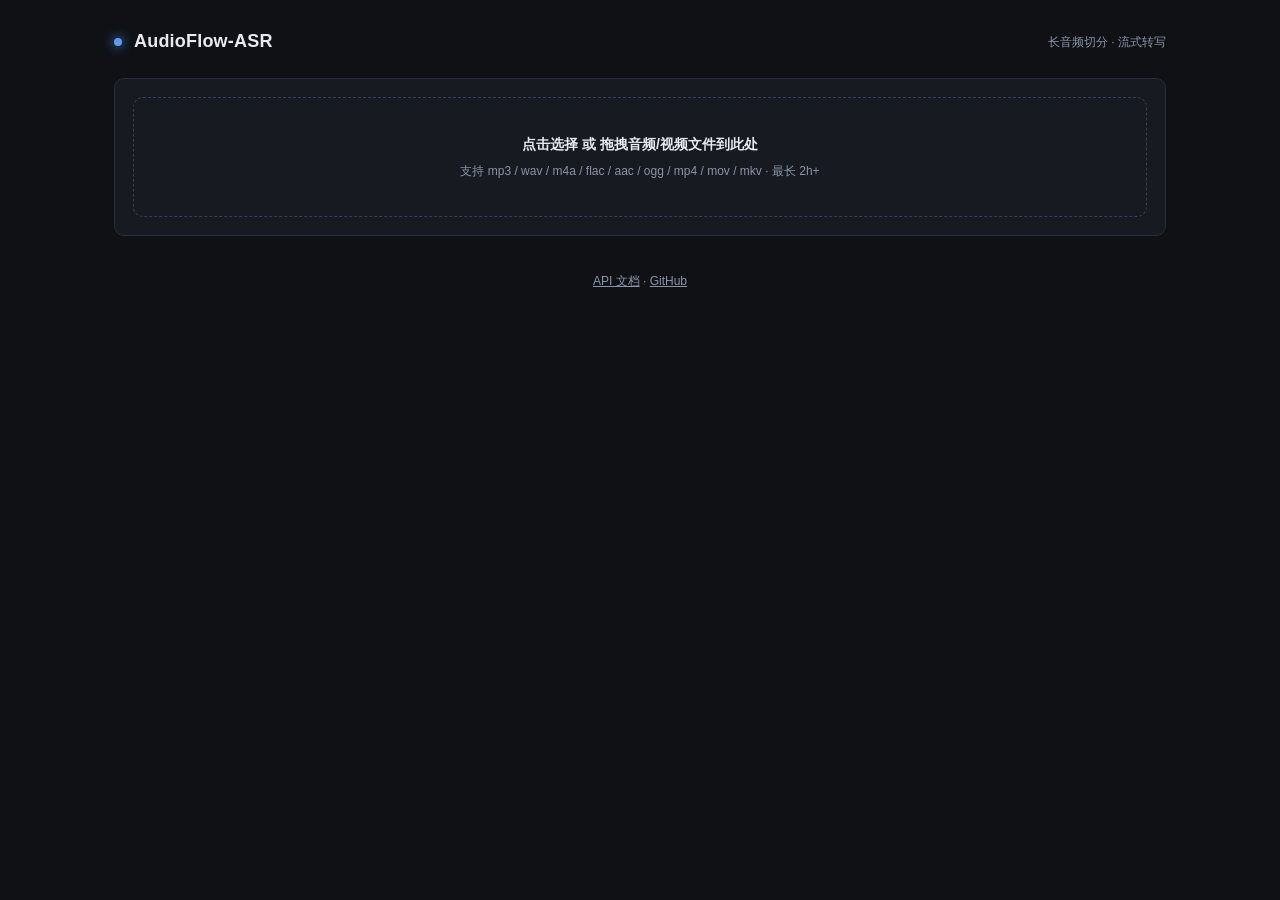
==== app/web/index.html @ d803aae2 "feat(ui): bundled single-file Web UI served from / Drag-and-drop upload, live segment table populate" ====
<!doctype html>
<html lang="zh-CN">
<head>
<meta charset="utf-8">
<meta name="viewport" content="width=device-width,initial-scale=1">
<title>AudioFlow-ASR · 长音频转写</title>
<style>
  :root {
    --bg:#0f1115; --panel:#171a21; --panel-2:#1f232c; --border:#272c37;
    --fg:#e7ebf0; --muted:#8b95a7; --accent:#5b9dff; --accent-2:#3b7bd9;
    --ok:#3fbf7f; --err:#ef5a5a; --warn:#e2b13a;
    --mono: ui-monospace, SFMono-Regular, "JetBrains Mono", Menlo, monospace;
  }
  * { box-sizing: border-box; }
  html, body { height: 100%; }
  body {
    margin: 0; background: var(--bg); color: var(--fg);
    font: 14px/1.55 -apple-system, BlinkMacSystemFont, "Segoe UI", "PingFang SC", "Microsoft YaHei", sans-serif;
  }
  .wrap { max-width: 1100px; margin: 0 auto; padding: 28px 24px 80px; }
  header { display: flex; align-items: center; gap: 12px; margin-bottom: 22px; }
  header h1 { font-size: 18px; margin: 0; font-weight: 600; letter-spacing: .2px; }
  header .dot { width: 8px; height: 8px; border-radius: 50%; background: var(--accent); box-shadow: 0 0 12px var(--accent); }
  header .sub { color: var(--muted); font-size: 12px; margin-left: auto; }
  .card { background: var(--panel); border: 1px solid var(--border); border-radius: 10px; padding: 18px; margin-bottom: 16px; }

  /* Upload */
  .drop {
    border: 1.5px dashed #344056; border-radius: 10px;
    padding: 36px; text-align: center; cursor: pointer;
    transition: border-color .15s, background .15s;
    color: var(--muted);
  }
  .drop:hover, .drop.drag { border-color: var(--accent); background: #1a2030; color: var(--fg); }
  .drop strong { color: var(--fg); }
  .drop small { display: block; margin-top: 6px; font-size: 12px; }

  /* Status */
  .row { display: flex; gap: 18px; align-items: center; flex-wrap: wrap; }
  .row > * { flex: 0 0 auto; }
  .pill {
    display: inline-flex; align-items: center; gap: 6px;
    padding: 3px 10px; border-radius: 999px;
    background: var(--panel-2); border: 1px solid var(--border);
    font-size: 12px; color: var(--muted);
  }
  .pill b { color: var(--fg); font-weight: 500; }
  .pill.s-done { color: var(--ok); border-color: #224434; }
  .pill.s-failed { color: var(--err); border-color: #4a2727; }
  .pill.s-transcribing, .pill.s-splitting, .pill.s-preprocessing, .pill.s-merging { color: var(--warn); border-color: #4a3d1a; }

  .bar { height: 6px; flex: 1 1 240px; background: #232936; border-radius: 999px; overflow: hidden; min-width: 200px; }
  .bar > div { height: 100%; background: linear-gradient(90deg, var(--accent), var(--accent-2)); width: 0%; transition: width .3s; }

  /* Tabs */
  .tabs { display: flex; gap: 4px; border-bottom: 1px solid var(--border); margin: 4px 0 12px; }
  .tab { padding: 8px 14px; cursor: pointer; color: var(--muted); border-bottom: 2px solid transparent; }
  .tab.active { color: var(--fg); border-color: var(--accent); }
  .pane { display: none; }
  .pane.active { display: block; }

  /* Segments table */
  table { width: 100%; border-collapse: collapse; font-size: 13px; }
  th, td { padding: 8px 10px; border-bottom: 1px solid var(--border); vertical-align: top; }
  th { text-align: left; color: var(--muted); font-weight: 500; font-size: 12px; letter-spacing: .3px; text-transform: uppercase; }
  td.id, td.range { font-family: var(--mono); color: var(--muted); white-space: nowrap; }
  td.text { color: var(--fg); }
  td.text.err { color: var(--err); }
  tbody tr { animation: fadeIn .25s ease-out; }
  @keyframes fadeIn { from { opacity: 0; transform: translateY(-2px); } to { opacity: 1; transform: none; } }
  .empty { padding: 28px; text-align: center; color: var(--muted); font-size: 13px; }

  /* Final transcript */
  textarea#fullText {
    width: 100%; min-height: 280px; padding: 14px;
    background: var(--panel-2); color: var(--fg);
    border: 1px solid var(--border); border-radius: 8px; resize: vertical;
    font: 14px/1.7 -apple-system, "PingFang SC", "Microsoft YaHei", sans-serif;
  }
  .actions { display: flex; gap: 8px; margin-top: 10px; }
  button {
    background: var(--panel-2); border: 1px solid var(--border); color: var(--fg);
    padding: 6px 14px; border-radius: 6px; cursor: pointer; font-size: 13px;
  }
  button:hover { border-color: var(--accent); }
  button.primary { background: var(--accent); border-color: var(--accent); color: #0c1019; font-weight: 500; }
  button.primary:hover { background: var(--accent-2); border-color: var(--accent-2); }
  button:disabled { opacity: .5; cursor: not-allowed; }

  footer { text-align: center; color: var(--muted); font-size: 12px; margin-top: 36px; }
  footer a { color: var(--muted); }
  .hidden { display: none !important; }
</style>
</head>
<body>
<div class="wrap">
  <header>
    <span class="dot"></span>
    <h1>AudioFlow-ASR</h1>
    <span class="sub">长音频切分 · 流式转写</span>
  </header>

  <section class="card" id="uploadCard">
    <div id="drop" class="drop">
      <strong>点击选择 或 拖拽音频/视频文件到此处</strong>
      <small>支持 mp3 / wav / m4a / flac / aac / ogg / mp4 / mov / mkv · 最长 2h+</small>
      <input type="file" id="file" hidden accept="audio/*,video/*,.pcm">
    </div>
  </section>

  <section class="card hidden" id="taskCard">
    <div class="row" style="margin-bottom: 14px;">
      <span class="pill">任务 <b id="taskId">—</b></span>
      <span class="pill" id="statusPill">状态 <b id="status">—</b></span>
      <span class="pill">分片 <b><span id="finSeg">0</span>/<span id="totalSeg">—</span></b></span>
      <span class="pill">时长 <b id="duration">—</b></span>
      <div class="bar"><div id="progress"></div></div>
      <button id="newBtn">新任务</button>
    </div>

    <div class="tabs">
      <div class="tab active" data-pane="live">实时分片</div>
      <div class="tab" data-pane="final">完整文本</div>
    </div>

    <div class="pane active" id="pane-live">
      <table id="segTable">
        <thead><tr><th style="width:60px">ID</th><th style="width:130px">时间</th><th>识别文本</th></tr></thead>
        <tbody></tbody>
      </table>
      <div class="empty" id="emptyHint">等待分片切分完成 …</div>
    </div>

    <div class="pane" id="pane-final">
      <textarea id="fullText" placeholder="任务完成后这里将显示拼接后的完整转写文本 …" readonly></textarea>
      <div class="actions">
        <button id="copyBtn">复制</button>
        <button id="downloadBtn">下载 .txt</button>
        <button id="jsonBtn">下载 .json</button>
      </div>
    </div>
  </section>

  <footer>
    <a href="/docs" target="_blank">API 文档</a> · <a href="https://github.com/StanlySGY/AudioFlow-ASR" target="_blank">GitHub</a>
  </footer>
</div>

<script>
const $ = (s) => document.querySelector(s);
const segs = new Map();
let taskId = null;
let es = null;
let pollTimer = null;

const drop = $('#drop'), fileInput = $('#file');
drop.addEventListener('click', () => fileInput.click());
drop.addEventListener('dragover', (e) => { e.preventDefault(); drop.classList.add('drag'); });
drop.addEventListener('dragleave', () => drop.classList.remove('drag'));
drop.addEventListener('drop', (e) => {
  e.preventDefault(); drop.classList.remove('drag');
  if (e.dataTransfer.files[0]) submit(e.dataTransfer.files[0]);
});
fileInput.addEventListener('change', () => fileInput.files[0] && submit(fileInput.files[0]));

document.querySelectorAll('.tab').forEach(t => t.addEventListener('click', () => {
  document.querySelectorAll('.tab').forEach(x => x.classList.toggle('active', x === t));
  document.querySelectorAll('.pane').forEach(p => p.classList.toggle('active', p.id === 'pane-' + t.dataset.pane));
}));

$('#newBtn').addEventListener('click', reset);
$('#copyBtn').addEventListener('click', () => navigator.clipboard.writeText($('#fullText').value));
$('#downloadBtn').addEventListener('click', () => downloadFile(`${taskId}.txt`, $('#fullText').value, 'text/plain'));
$('#jsonBtn').addEventListener('click', async () => {
  if (!taskId) return;
  const r = await fetch(`/asr/task/${taskId}/result`); const txt = await r.text();
  downloadFile(`${taskId}.json`, txt, 'application/json');
});

function downloadFile(name, content, type) {
  const blob = new Blob([content], { type });
  const a = document.createElement('a');
  a.href = URL.createObjectURL(blob); a.download = name; a.click();
  setTimeout(() => URL.revokeObjectURL(a.href), 1000);
}

async function submit(file) {
  reset();
  $('#taskCard').classList.remove('hidden');
  $('#status').textContent = 'uploading';
  const fd = new FormData(); fd.append('file', file);
  try {
    const r = await fetch('/asr/task', { method: 'POST', body: fd });
    if (!r.ok) throw new Error(await r.text());
    const data = await r.json();
    taskId = data.task_id;
    $('#taskId').textContent = taskId;
    start();
  } catch (e) {
    $('#status').textContent = 'upload failed';
    setStatusClass('failed');
    alert('上传失败: ' + e.message);
  }
}

function start() {
  poll();
  es = new EventSource(`/asr/task/${taskId}/stream`);
  es.addEventListener('segment', (e) => {
    const seg = JSON.parse(e.data);
    segs.set(seg.segment_id, seg);
    $('#finSeg').textContent = [...segs.values()].filter(s => s.is_final).length;
    renderSegs();
  });
  es.addEventListener('done', async () => {
    if (es) { es.close(); es = null; }
    if (pollTimer) clearTimeout(pollTimer);
    const info = await fetch(`/asr/task/${taskId}`).then(r => r.json()).catch(() => null);
    if (info) { $('#status').textContent = info.status; setStatusClass(info.status); $('#progress').style.width = '100%'; }
    if (info && info.status === 'done') {
      const res = await fetch(`/asr/task/${taskId}/result`).then(r => r.json());
      $('#fullText').value = res.text || '';
      $('#duration').textContent = res.duration ? fmtDur(res.duration) : '—';
      switchTab('final');
    }
  });
  es.onerror = () => { if (es) { es.close(); es = null; } };
}

async function poll() {
  if (!taskId) return;
  try {
    const info = await fetch(`/asr/task/${taskId}`).then(r => r.json());
    $('#status').textContent = info.status;
    setStatusClass(info.status);
    if (info.total_segments > 0) { $('#totalSeg').textContent = info.total_segments; $('#emptyHint').classList.add('hidden'); }
    $('#progress').style.width = ((info.progress || 0) * 100).toFixed(1) + '%';
    if (info.status !== 'done' && info.status !== 'failed') pollTimer = setTimeout(poll, 1000);
  } catch (e) { pollTimer = setTimeout(poll, 2000); }
}

function renderSegs() {
  const tbody = $('#segTable tbody');
  const rows = [...segs.values()].sort((a, b) => a.segment_id - b.segment_id);
  if (rows.length) $('#emptyHint').classList.add('hidden');
  tbody.innerHTML = rows.map(s => `
    <tr>
      <td class="id">#${s.segment_id}</td>
      <td class="range">${fmtTime(s.start)} – ${fmtTime(s.end)}</td>
      <td class="text ${s.error ? 'err' : ''}">${esc(s.error ? '⚠ ' + s.error : (s.text || '…'))}</td>
    </tr>`).join('');
}

function setStatusClass(status) {
  const p = $('#statusPill');
  p.className = 'pill s-' + status;
}

function fmtTime(s) {
  const m = Math.floor(s / 60), sec = (s % 60).toFixed(1);
  return `${String(m).padStart(2, '0')}:${sec.padStart(4, '0')}`;
}
function fmtDur(s) {
  const h = Math.floor(s / 3600), m = Math.floor(s % 3600 / 60), sec = Math.floor(s % 60);
  return h ? `${h}h${m}m` : `${m}m${sec}s`;
}
function esc(s) { return (s || '').replace(/[<>&]/g, c => ({ '<': '&lt;', '>': '&gt;', '&': '&amp;' }[c])); }
function switchTab(name) {
  document.querySelectorAll('.tab').forEach(x => x.classList.toggle('active', x.dataset.pane === name));
  document.querySelectorAll('.pane').forEach(p => p.classList.toggle('active', p.id === 'pane-' + name));
}

function reset() {
  if (es) { es.close(); es = null; }
  if (pollTimer) { clearTimeout(pollTimer); pollTimer = null; }
  segs.clear(); taskId = null;
  $('#segTable tbody').innerHTML = '';
  $('#fullText').value = '';
  $('#progress').style.width = '0%';
  $('#finSeg').textContent = '0';
  $('#totalSeg').textContent = '—';
  $('#duration').textContent = '—';
  $('#status').textContent = '—';
  $('#statusPill').className = 'pill';
  $('#taskId').textContent = '—';
  $('#emptyHint').classList.remove('hidden');
  fileInput.value = '';
  switchTab('live');
}
</script>
</body>
</html>
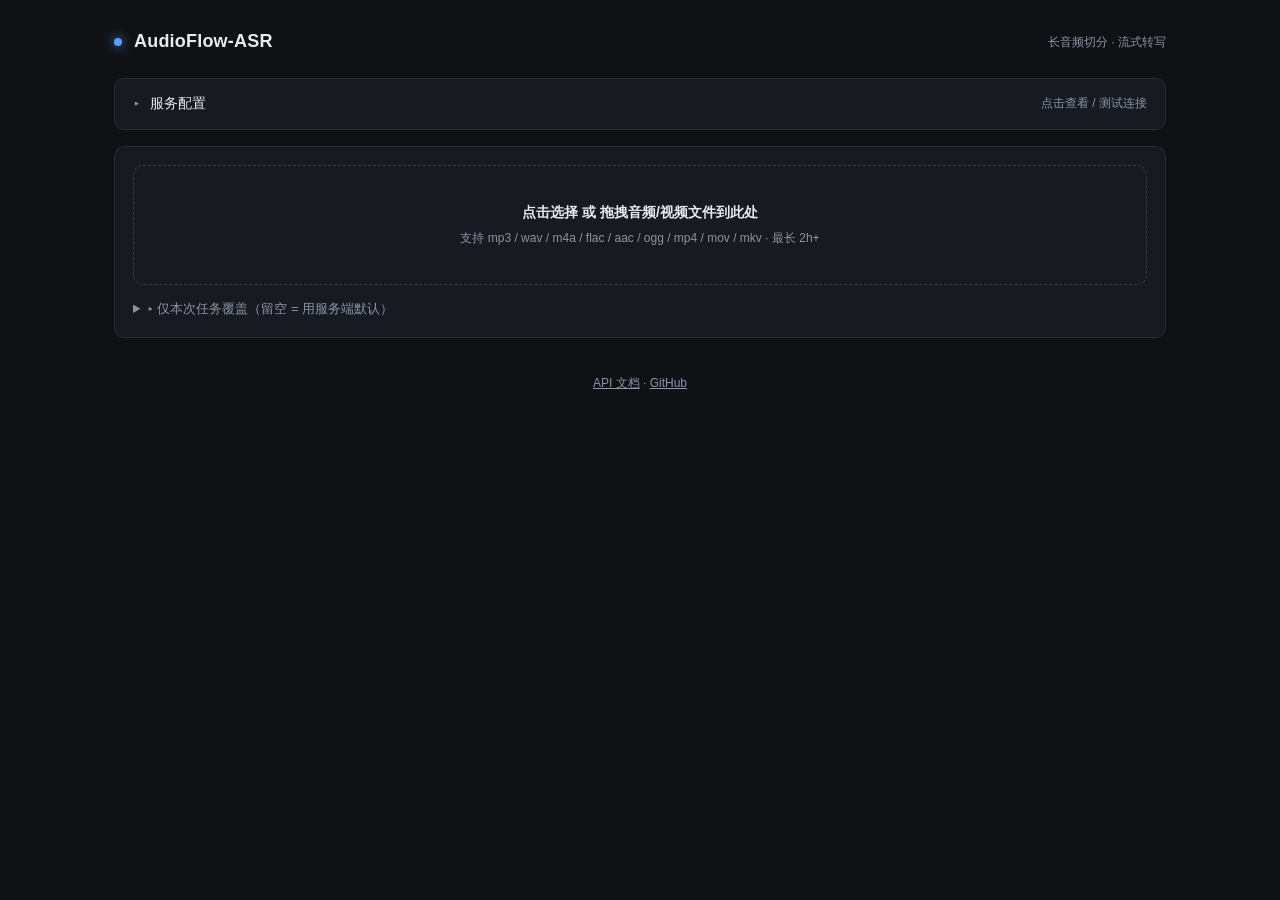
==== commit b3fb2bbd: "feat(ui+api): config panel, upstream ping, per-task overrides, segment timing & raw inspector UI: - " ====
--- a/app/web/index.html
+++ b/app/web/index.html
@@ -90,6 +90,45 @@
   footer { text-align: center; color: var(--muted); font-size: 12px; margin-top: 36px; }
   footer a { color: var(--muted); }
   .hidden { display: none !important; }
+
+  /* Settings panel */
+  details.settings { background: var(--panel); border: 1px solid var(--border); border-radius: 10px; margin-bottom: 16px; }
+  details.settings > summary { padding: 14px 18px; cursor: pointer; user-select: none; list-style: none; display: flex; align-items: center; gap: 10px; }
+  details.settings > summary::-webkit-details-marker { display: none; }
+  details.settings > summary::before { content: "▸"; transition: transform .15s; color: var(--muted); }
+  details.settings[open] > summary::before { transform: rotate(90deg); }
+  details.settings > summary b { font-weight: 500; }
+  details.settings > summary .sub { color: var(--muted); font-size: 12px; margin-left: auto; }
+  .settings-body { padding: 0 18px 16px; }
+  .settings-grid { display: grid; grid-template-columns: repeat(auto-fit, minmax(220px, 1fr)); gap: 8px 18px; font-size: 13px; }
+  .settings-grid .kv { display: flex; justify-content: space-between; padding: 4px 0; border-bottom: 1px dashed #232936; }
+  .settings-grid .kv span:first-child { color: var(--muted); }
+  .settings-grid .kv span:last-child { font-family: var(--mono); color: var(--fg); text-align: right; max-width: 60%; overflow: hidden; text-overflow: ellipsis; }
+  .settings-grid .kv.warn span:last-child { color: var(--warn); }
+  .ping-row { display: flex; align-items: center; gap: 10px; margin-top: 14px; padding-top: 12px; border-top: 1px solid var(--border); flex-wrap: wrap; }
+  .ping-status { font-family: var(--mono); font-size: 12px; color: var(--muted); }
+  .ping-status.ok { color: var(--ok); }
+  .ping-status.err { color: var(--err); }
+
+  /* Override form */
+  .overrides { display: grid; grid-template-columns: repeat(auto-fit, minmax(180px, 1fr)); gap: 10px 14px; margin-top: 12px; }
+  .overrides label { display: flex; flex-direction: column; gap: 4px; font-size: 12px; color: var(--muted); }
+  .overrides input[type=text], .overrides input[type=number], .overrides select {
+    background: var(--panel-2); color: var(--fg); border: 1px solid var(--border);
+    border-radius: 6px; padding: 6px 10px; font-size: 13px;
+    font-family: -apple-system, sans-serif;
+  }
+  .overrides input[type=text]::placeholder, .overrides input[type=number]::placeholder { color: #4a5466; }
+  .overrides .check { flex-direction: row; align-items: center; gap: 8px; color: var(--fg); cursor: pointer; }
+  .overrides .check input { width: 14px; height: 14px; }
+
+  /* Segment row expand */
+  tr.seg-row { cursor: pointer; }
+  tr.seg-row:hover { background: #1a1f29; }
+  tr.detail-row > td { padding: 0; border-bottom: 1px solid var(--border); }
+  .seg-detail { padding: 12px 14px; background: #131720; }
+  .seg-detail pre { margin: 0; max-height: 260px; overflow: auto; font-family: var(--mono); font-size: 11px; color: #b9c2d1; white-space: pre-wrap; word-break: break-all; }
+  td.elapsed { font-family: var(--mono); color: var(--muted); white-space: nowrap; }
 </style>
 </head>
 <body>
@@ -100,12 +139,43 @@
     <span class="sub">长音频切分 · 流式转写</span>
   </header>
 
+  <details class="settings" id="settingsPanel">
+    <summary><b>服务配置</b><span class="sub" id="settingsSummary">点击查看 / 测试连接</span></summary>
+    <div class="settings-body">
+      <div class="settings-grid" id="configGrid"><span class="kv"><span>加载中…</span><span>—</span></span></div>
+      <div class="ping-row">
+        <button id="pingBtn">测试连接</button>
+        <span class="ping-status" id="pingStatus">未测试</span>
+      </div>
+    </div>
+  </details>
+
   <section class="card" id="uploadCard">
     <div id="drop" class="drop">
       <strong>点击选择 或 拖拽音频/视频文件到此处</strong>
       <small>支持 mp3 / wav / m4a / flac / aac / ogg / mp4 / mov / mkv · 最长 2h+</small>
       <input type="file" id="file" hidden accept="audio/*,video/*,.pcm">
     </div>
+    <details style="margin-top: 14px;">
+      <summary style="cursor: pointer; color: var(--muted); font-size: 13px; user-select: none;">▸ 仅本次任务覆盖（留空 = 用服务端默认）</summary>
+      <div class="overrides">
+        <label>Model<input type="text" id="ovModel" placeholder="qwen3-asr-flash"></label>
+        <label>Language<input type="text" id="ovLanguage" placeholder="zh / en / auto"></label>
+        <label>Split strategy
+          <select id="ovSplit">
+            <option value="">(默认)</option>
+            <option value="fixed">fixed</option>
+            <option value="silence">silence</option>
+            <option value="overlap">overlap</option>
+          </select>
+        </label>
+        <label>Chunk seconds<input type="number" id="ovChunk" placeholder="30" min="5" step="5"></label>
+        <label>Overlap seconds<input type="number" id="ovOverlap" placeholder="2" min="0" step="0.5"></label>
+        <label>Hotwords<input type="text" id="ovHotwords" placeholder="逗号分隔"></label>
+        <label>Prompt hints<input type="text" id="ovHints" placeholder="自由文本"></label>
+        <label class="check"><input type="checkbox" id="ovTimestamps">请求 word 时间戳</label>
+      </div>
+    </details>
   </section>
 
   <section class="card hidden" id="taskCard">
@@ -125,7 +195,7 @@
 
     <div class="pane active" id="pane-live">
       <table id="segTable">
-        <thead><tr><th style="width:60px">ID</th><th style="width:130px">时间</th><th>识别文本</th></tr></thead>
+        <thead><tr><th style="width:60px">ID</th><th style="width:130px">时间</th><th style="width:80px">耗时</th><th>识别文本</th></tr></thead>
         <tbody></tbody>
       </table>
       <div class="empty" id="emptyHint">等待分片切分完成 …</div>
@@ -137,6 +207,9 @@
         <button id="copyBtn">复制</button>
         <button id="downloadBtn">下载 .txt</button>
         <button id="jsonBtn">下载 .json</button>
+        <button id="srtBtn">下载 .srt</button>
+        <button id="vttBtn">下载 .vtt</button>
+        <button id="tokenBtn" title="更改访问令牌">🔑</button>
       </div>
     </div>
   </section>
@@ -152,6 +225,96 @@
 let taskId = null;
 let es = null;
 let pollTimer = null;
+let authRequired = false;
+
+const TOKEN_KEY = 'asr_token';
+const getToken = () => localStorage.getItem(TOKEN_KEY) || '';
+const setToken = (t) => { if (t) localStorage.setItem(TOKEN_KEY, t); else localStorage.removeItem(TOKEN_KEY); };
+
+async function authedFetch(url, opts = {}) {
+  const t = getToken();
+  const headers = { ...(opts.headers || {}) };
+  if (t) headers['Authorization'] = `Bearer ${t}`;
+  const r = await fetch(url, { ...opts, headers });
+  if (r.status === 401) {
+    setToken('');
+    const tok = prompt('需要访问令牌');
+    if (tok) { setToken(tok); return authedFetch(url, opts); }
+  }
+  return r;
+}
+function sseUrl(path) {
+  const t = getToken();
+  return t ? `${path}?token=${encodeURIComponent(t)}` : path;
+}
+
+(async function initAuth() {
+  try {
+    const info = await fetch('/auth/info').then(r => r.json());
+    authRequired = !!info.auth_required;
+    if (authRequired && !getToken()) {
+      const tok = prompt('需要访问令牌（已启用鉴权）');
+      if (tok) setToken(tok);
+    }
+  } catch (e) { /* ignore */ }
+  await loadConfig();
+})();
+
+const CONFIG_FIELDS = [
+  ['provider', 'ASR Provider'],
+  ['model', 'Model'],
+  ['base_url', 'Base URL'],
+  ['language', 'Language'],
+  ['timestamps', 'Word timestamps'],
+  ['hotwords', 'Hotwords'],
+  ['prompt_hints', 'Prompt hints'],
+  ['split_strategy', 'Split strategy'],
+  ['chunk_seconds', 'Chunk (s)'],
+  ['overlap_seconds', 'Overlap (s)'],
+  ['concurrency', 'Concurrency'],
+  ['max_retries', 'Max retries'],
+  ['api_key_set', 'API key set'],
+];
+
+async function loadConfig() {
+  try {
+    const cfg = await authedFetch('/asr/config').then(r => r.json());
+    const grid = $('#configGrid');
+    grid.innerHTML = '';
+    for (const [k, label] of CONFIG_FIELDS) {
+      let val = cfg[k];
+      if (Array.isArray(val)) val = val.length ? val.join(', ') : '(空)';
+      if (val === null || val === undefined || val === '') val = '(空)';
+      if (typeof val === 'boolean') val = val ? '是' : '否';
+      const warn = (k === 'api_key_set' && cfg[k] === false) ? ' warn' : '';
+      grid.insertAdjacentHTML('beforeend', `<span class="kv${warn}"><span>${label}</span><span title="${esc(String(val))}">${esc(String(val))}</span></span>`);
+    }
+    $('#settingsSummary').textContent = `${cfg.provider} · ${cfg.model} · ${cfg.base_url}`;
+  } catch (e) { /* ignore */ }
+}
+
+$('#pingBtn').addEventListener('click', async () => {
+  const status = $('#pingStatus');
+  status.className = 'ping-status';
+  status.textContent = '测试中 …';
+  $('#pingBtn').disabled = true;
+  try {
+    const r = await authedFetch('/asr/ping', { method: 'POST' });
+    const data = await r.json();
+    if (data.ok) {
+      status.className = 'ping-status ok';
+      status.textContent = `✓ ${data.elapsed_ms.toFixed(0)}ms · ${data.model}${data.got_words ? ' · words ✓' : ' · 无时间戳'}`;
+    } else {
+      status.className = 'ping-status err';
+      status.textContent = `✗ ${data.elapsed_ms.toFixed(0)}ms · ${data.error || 'unknown error'}`;
+    }
+  } catch (e) {
+    status.className = 'ping-status err';
+    status.textContent = `✗ ${e.message}`;
+  } finally {
+    $('#pingBtn').disabled = false;
+  }
+});
 
 const drop = $('#drop'), fileInput = $('#file');
 drop.addEventListener('click', () => fileInput.click());
@@ -173,9 +336,23 @@
 $('#downloadBtn').addEventListener('click', () => downloadFile(`${taskId}.txt`, $('#fullText').value, 'text/plain'));
 $('#jsonBtn').addEventListener('click', async () => {
   if (!taskId) return;
-  const r = await fetch(`/asr/task/${taskId}/result`); const txt = await r.text();
+  const r = await authedFetch(`/asr/task/${taskId}/result`); const txt = await r.text();
   downloadFile(`${taskId}.json`, txt, 'application/json');
 });
+$('#srtBtn').addEventListener('click', () => downloadSubtitle('srt'));
+$('#vttBtn').addEventListener('click', () => downloadSubtitle('vtt'));
+$('#tokenBtn').addEventListener('click', () => {
+  const cur = getToken();
+  const tok = prompt('访问令牌（留空清除）', cur);
+  if (tok !== null) setToken(tok.trim());
+});
+
+async function downloadSubtitle(fmt) {
+  if (!taskId) return;
+  const r = await authedFetch(`/asr/task/${taskId}/subtitle?format=${fmt}`);
+  if (!r.ok) { alert(`字幕下载失败: ${r.status}`); return; }
+  downloadFile(`${taskId}.${fmt}`, await r.text(), fmt === 'srt' ? 'application/x-subrip' : 'text/vtt');
+}
 
 function downloadFile(name, content, type) {
   const blob = new Blob([content], { type });
@@ -189,8 +366,11 @@
   $('#taskCard').classList.remove('hidden');
   $('#status').textContent = 'uploading';
   const fd = new FormData(); fd.append('file', file);
+  // attach per-task overrides
+  const ov = collectOverrides();
+  for (const [k, v] of Object.entries(ov)) fd.append(k, v);
   try {
-    const r = await fetch('/asr/task', { method: 'POST', body: fd });
+    const r = await authedFetch('/asr/task', { method: 'POST', body: fd });
     if (!r.ok) throw new Error(await r.text());
     const data = await r.json();
     taskId = data.task_id;
@@ -203,9 +383,31 @@
   }
 }
 
+function collectOverrides() {
+  const o = {};
+  const add = (key, sel, parse) => {
+    const v = $(sel).value.trim();
+    if (v !== '') o[key] = parse ? parse(v) : v;
+  };
+  add('model', '#ovModel');
+  add('language', '#ovLanguage');
+  add('split_strategy', '#ovSplit');
+  add('chunk_seconds', '#ovChunk');
+  add('overlap_seconds', '#ovOverlap');
+  add('hotwords', '#ovHotwords');
+  add('prompt_hints', '#ovHints');
+  const tsBox = $('#ovTimestamps');
+  if (tsBox.indeterminate === false && tsBox.dataset.touched === 'yes') {
+    o.timestamps = tsBox.checked ? 'true' : 'false';
+  }
+  return o;
+}
+// mark timestamps checkbox as touched so we send override only when user toggles it
+$('#ovTimestamps').addEventListener('change', (e) => { e.target.dataset.touched = 'yes'; });
+
 function start() {
   poll();
-  es = new EventSource(`/asr/task/${taskId}/stream`);
+  es = new EventSource(sseUrl(`/asr/task/${taskId}/stream`));
   es.addEventListener('segment', (e) => {
     const seg = JSON.parse(e.data);
     segs.set(seg.segment_id, seg);
@@ -215,10 +417,10 @@
   es.addEventListener('done', async () => {
     if (es) { es.close(); es = null; }
     if (pollTimer) clearTimeout(pollTimer);
-    const info = await fetch(`/asr/task/${taskId}`).then(r => r.json()).catch(() => null);
+    const info = await authedFetch(`/asr/task/${taskId}`).then(r => r.json()).catch(() => null);
     if (info) { $('#status').textContent = info.status; setStatusClass(info.status); $('#progress').style.width = '100%'; }
     if (info && info.status === 'done') {
-      const res = await fetch(`/asr/task/${taskId}/result`).then(r => r.json());
+      const res = await authedFetch(`/asr/task/${taskId}/result`).then(r => r.json());
       $('#fullText').value = res.text || '';
       $('#duration').textContent = res.duration ? fmtDur(res.duration) : '—';
       switchTab('final');
@@ -230,7 +432,7 @@
 async function poll() {
   if (!taskId) return;
   try {
-    const info = await fetch(`/asr/task/${taskId}`).then(r => r.json());
+    const info = await authedFetch(`/asr/task/${taskId}`).then(r => r.json());
     $('#status').textContent = info.status;
     setStatusClass(info.status);
     if (info.total_segments > 0) { $('#totalSeg').textContent = info.total_segments; $('#emptyHint').classList.add('hidden'); }
@@ -243,12 +445,41 @@
   const tbody = $('#segTable tbody');
   const rows = [...segs.values()].sort((a, b) => a.segment_id - b.segment_id);
   if (rows.length) $('#emptyHint').classList.add('hidden');
-  tbody.innerHTML = rows.map(s => `
-    <tr>
+  tbody.innerHTML = rows.map(s => {
+    const elapsed = s.elapsed_ms ? `${s.elapsed_ms.toFixed(0)}ms` : '—';
+    return `
+    <tr class="seg-row" data-seg="${s.segment_id}">
       <td class="id">#${s.segment_id}</td>
       <td class="range">${fmtTime(s.start)} – ${fmtTime(s.end)}</td>
+      <td class="elapsed">${elapsed}</td>
       <td class="text ${s.error ? 'err' : ''}">${esc(s.error ? '⚠ ' + s.error : (s.text || '…'))}</td>
-    </tr>`).join('');
+    </tr>`;
+  }).join('');
+  tbody.querySelectorAll('tr.seg-row').forEach(tr => tr.addEventListener('click', () => toggleSegDetail(tr)));
+}
+
+async function toggleSegDetail(tr) {
+  const segId = tr.dataset.seg;
+  const next = tr.nextElementSibling;
+  if (next && next.classList.contains('detail-row') && next.dataset.for === segId) {
+    next.remove();
+    return;
+  }
+  // remove other open detail rows
+  document.querySelectorAll('tr.detail-row').forEach(r => r.remove());
+
+  const row = document.createElement('tr');
+  row.className = 'detail-row';
+  row.dataset.for = segId;
+  row.innerHTML = `<td colspan="4"><div class="seg-detail"><pre>加载中…</pre></div></td>`;
+  tr.after(row);
+
+  try {
+    const data = await authedFetch(`/asr/task/${taskId}/segments/${segId}/raw`).then(r => r.json());
+    row.querySelector('pre').textContent = JSON.stringify(data, null, 2);
+  } catch (e) {
+    row.querySelector('pre').textContent = '加载失败: ' + e.message;
+  }
 }
 
 function setStatusClass(status) {
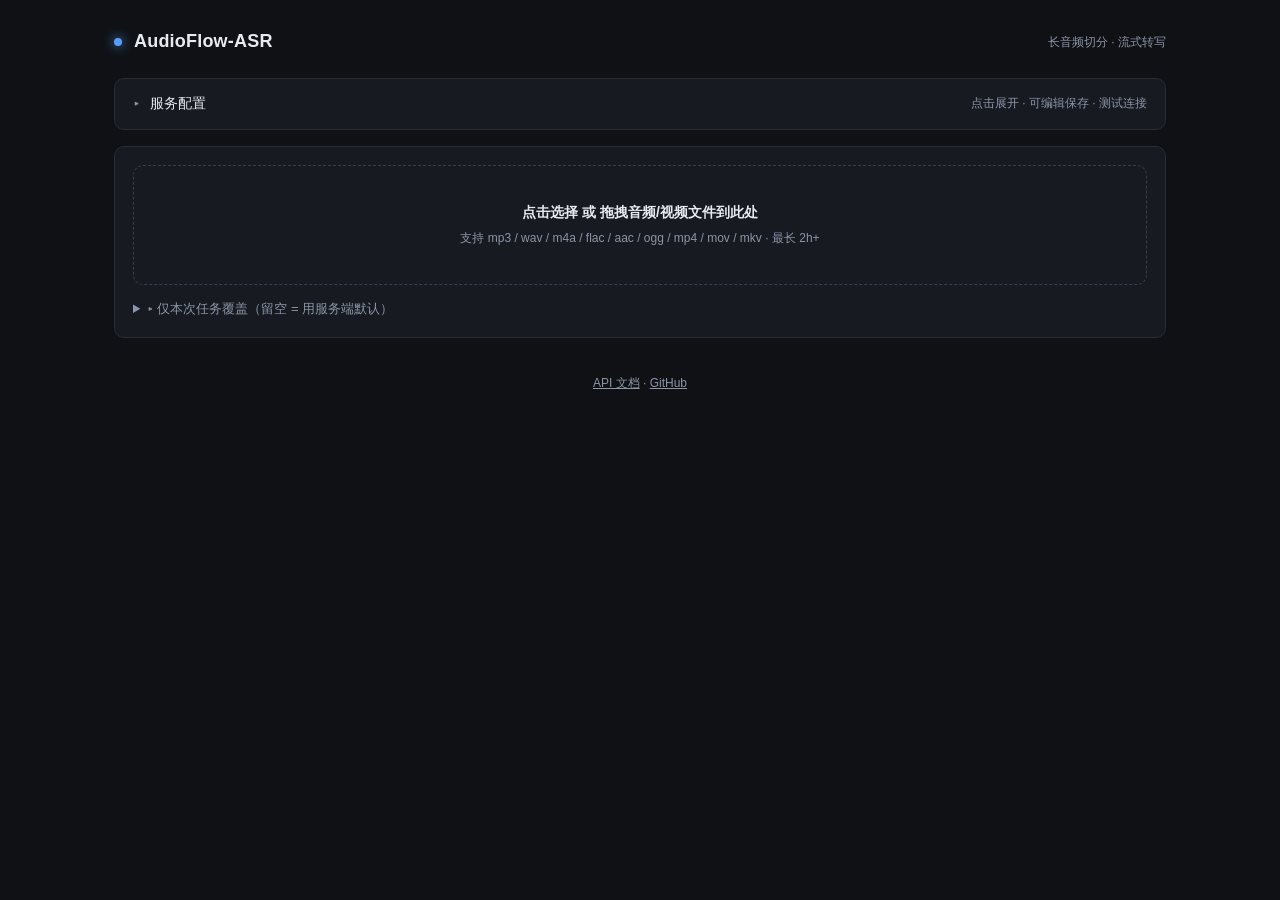
==== commit b31d99ec: "feat(config): editable runtime config — POST /asr/config + persistent overrides + UI form Backend: -" ====
--- a/app/web/index.html
+++ b/app/web/index.html
@@ -129,6 +129,25 @@
   .seg-detail { padding: 12px 14px; background: #131720; }
   .seg-detail pre { margin: 0; max-height: 260px; overflow: auto; font-family: var(--mono); font-size: 11px; color: #b9c2d1; white-space: pre-wrap; word-break: break-all; }
   td.elapsed { font-family: var(--mono); color: var(--muted); white-space: nowrap; }
+
+  /* Editable config form */
+  .config-form { display: grid; grid-template-columns: repeat(auto-fit, minmax(220px, 1fr)); gap: 10px 14px; }
+  .config-form label { display: flex; flex-direction: column; gap: 4px; font-size: 12px; color: var(--muted); }
+  .config-form label .ftitle { display: flex; justify-content: space-between; align-items: center; }
+  .config-form label .badge { font-size: 10px; padding: 1px 6px; border-radius: 999px; background: #2a3142; color: #b6c0d3; font-family: var(--mono); }
+  .config-form label .badge.set { background: #1e3a2a; color: var(--ok); }
+  .config-form input[type=text], .config-form input[type=password], .config-form input[type=number], .config-form select {
+    background: var(--panel-2); color: var(--fg); border: 1px solid var(--border);
+    border-radius: 6px; padding: 6px 10px; font-size: 13px;
+    font-family: -apple-system, sans-serif;
+  }
+  .config-form input::placeholder { color: #4a5466; }
+  .config-form .check { flex-direction: row; align-items: center; gap: 8px; color: var(--fg); cursor: pointer; }
+  .config-form .check input { width: 14px; height: 14px; }
+  .config-form .dirty input, .config-form .dirty select { border-color: var(--accent); }
+  .save-toast { font-family: var(--mono); font-size: 12px; }
+  .save-toast.ok { color: var(--ok); }
+  .save-toast.err { color: var(--err); }
 </style>
 </head>
 <body>
@@ -140,11 +159,13 @@
   </header>
 
   <details class="settings" id="settingsPanel">
-    <summary><b>服务配置</b><span class="sub" id="settingsSummary">点击查看 / 测试连接</span></summary>
+    <summary><b>服务配置</b><span class="sub" id="settingsSummary">点击展开 · 可编辑保存 · 测试连接</span></summary>
     <div class="settings-body">
-      <div class="settings-grid" id="configGrid"><span class="kv"><span>加载中…</span><span>—</span></span></div>
+      <form id="configForm" class="config-form" autocomplete="off"></form>
       <div class="ping-row">
-        <button id="pingBtn">测试连接</button>
+        <button type="button" id="saveCfgBtn" class="primary">保存</button>
+        <button type="button" id="resetCfgBtn">重置为 .env 默认</button>
+        <button type="button" id="pingBtn">测试连接</button>
         <span class="ping-status" id="pingStatus">未测试</span>
       </div>
     </div>
@@ -261,37 +282,192 @@
 })();
 
 const CONFIG_FIELDS = [
-  ['provider', 'ASR Provider'],
-  ['model', 'Model'],
-  ['base_url', 'Base URL'],
-  ['language', 'Language'],
-  ['timestamps', 'Word timestamps'],
-  ['hotwords', 'Hotwords'],
-  ['prompt_hints', 'Prompt hints'],
-  ['split_strategy', 'Split strategy'],
-  ['chunk_seconds', 'Chunk (s)'],
-  ['overlap_seconds', 'Overlap (s)'],
-  ['concurrency', 'Concurrency'],
-  ['max_retries', 'Max retries'],
-  ['api_key_set', 'API key set'],
+  // [key, label, type, options]
+  ['asr_provider',          'Provider',         'select'],
+  ['asr_model',             'Model',            'text'],
+  ['asr_base_url',          'Base URL',         'text'],
+  ['asr_api_key',           'API Key',          'secret'],
+  ['asr_language',          'Language',         'text', { placeholder: 'zh / en / 留空 = auto' }],
+  ['asr_timestamps',        'Word timestamps',  'bool'],
+  ['asr_hotwords',          'Hotwords',         'text', { placeholder: '逗号分隔' }],
+  ['asr_prompt_hints',      'Prompt hints',     'text'],
+  ['asr_concurrency',       'Concurrency',      'int'],
+  ['asr_max_retries',       'Max retries',      'int'],
+  ['asr_retry_backoff',     'Retry backoff',    'float'],
+  ['asr_timeout',           'ASR timeout (s)',  'float'],
+  ['split_strategy',        'Split strategy',   'select-split'],
+  ['split_chunk_seconds',   'Chunk seconds',    'float'],
+  ['split_overlap_seconds', 'Overlap seconds',  'float'],
+  ['silence_noise_db',      'Silence noise dB', 'float'],
+  ['silence_min_duration',  'Silence min dur',  'float'],
+  ['max_upload_bytes',      'Max upload bytes', 'int'],
+  ['access_tokens',         'Access tokens',    'secret', { placeholder: '逗号分隔，留空 = 关闭鉴权' }],
 ];
 
+const CFG_KEY_TO_API_KEY = {
+  asr_provider: 'provider', asr_model: 'model', asr_base_url: 'base_url',
+  asr_language: 'language', asr_timestamps: 'timestamps',
+  asr_hotwords: 'hotwords', asr_prompt_hints: 'prompt_hints',
+  asr_concurrency: 'concurrency', asr_max_retries: 'max_retries',
+  asr_retry_backoff: 'retry_backoff', asr_timeout: 'timeout',
+  split_strategy: 'split_strategy', split_chunk_seconds: 'chunk_seconds',
+  split_overlap_seconds: 'overlap_seconds', silence_noise_db: 'silence_noise_db',
+  silence_min_duration: 'silence_min_duration', max_upload_bytes: 'max_upload_bytes',
+};
+
+let _currentConfig = null;
+
+function renderConfigForm(cfg) {
+  _currentConfig = cfg;
+  const form = $('#configForm');
+  form.innerHTML = '';
+  for (const [key, label, type, opts = {}] of CONFIG_FIELDS) {
+    const wrap = document.createElement('label');
+    wrap.dataset.key = key;
+    wrap.dataset.type = type;
+    const title = document.createElement('div');
+    title.className = 'ftitle';
+    title.innerHTML = `<span>${label}</span>`;
+    wrap.appendChild(title);
+
+    let input;
+    const apiKey = CFG_KEY_TO_API_KEY[key];
+    if (type === 'select') {
+      input = document.createElement('select');
+      for (const p of (cfg.available_providers || [])) {
+        const opt = document.createElement('option');
+        opt.value = opt.textContent = p;
+        input.appendChild(opt);
+      }
+      input.value = cfg[apiKey] || '';
+    } else if (type === 'select-split') {
+      input = document.createElement('select');
+      for (const v of ['fixed', 'silence', 'overlap']) {
+        const opt = document.createElement('option');
+        opt.value = opt.textContent = v;
+        input.appendChild(opt);
+      }
+      input.value = cfg[apiKey] || 'silence';
+    } else if (type === 'bool') {
+      wrap.classList.add('check');
+      input = document.createElement('input');
+      input.type = 'checkbox';
+      input.checked = !!cfg[apiKey];
+      // for booleans we put the input first, label text already there
+      title.remove();
+      const tx = document.createElement('span');
+      tx.textContent = label;
+      wrap.appendChild(input);
+      wrap.appendChild(tx);
+    } else if (type === 'secret') {
+      input = document.createElement('input');
+      input.type = 'password';
+      input.placeholder = opts.placeholder || '输入新值以更新，留空保持不变';
+      const setFlag = key === 'asr_api_key' ? cfg.api_key_set : (cfg.access_tokens_count > 0);
+      const badge = document.createElement('span');
+      badge.className = 'badge' + (setFlag ? ' set' : '');
+      badge.textContent = setFlag ? (key === 'access_tokens' ? `已设置 ${cfg.access_tokens_count} 个` : '已设置') : '未设置';
+      title.appendChild(badge);
+    } else if (type === 'int' || type === 'float') {
+      input = document.createElement('input');
+      input.type = 'number';
+      if (type === 'float') input.step = '0.1';
+      input.value = cfg[apiKey] ?? '';
+    } else {
+      input = document.createElement('input');
+      input.type = 'text';
+      input.value = cfg[apiKey] ?? '';
+      if (opts.placeholder) input.placeholder = opts.placeholder;
+    }
+    if (type !== 'bool') wrap.appendChild(input);
+
+    const markDirty = () => { wrap.classList.add('dirty'); input.dataset.touched = 'yes'; };
+    input.addEventListener('input', markDirty);
+    input.addEventListener('change', markDirty);
+
+    form.appendChild(wrap);
+  }
+  $('#settingsSummary').textContent = `${cfg.provider} · ${cfg.model} · ${cfg.base_url}`;
+}
+
+function collectConfigDiff() {
+  const out = {};
+  document.querySelectorAll('#configForm label').forEach(wrap => {
+    const key = wrap.dataset.key;
+    const type = wrap.dataset.type;
+    const input = wrap.querySelector('input, select');
+    if (!input || !input.dataset.touched) return;
+    if (type === 'secret') {
+      // empty = leave unchanged (don't send); explicit clear must be done via reset
+      const v = input.value;
+      if (v !== '') out[key] = v;
+      return;
+    }
+    if (type === 'bool') { out[key] = input.checked; return; }
+    if (type === 'int') {
+      const n = parseInt(input.value, 10);
+      if (Number.isFinite(n)) out[key] = n;
+      return;
+    }
+    if (type === 'float') {
+      const f = parseFloat(input.value);
+      if (Number.isFinite(f)) out[key] = f;
+      return;
+    }
+    // text / select / select-split
+    out[key] = input.value;
+  });
+  return out;
+}
+
 async function loadConfig() {
   try {
     const cfg = await authedFetch('/asr/config').then(r => r.json());
-    const grid = $('#configGrid');
-    grid.innerHTML = '';
-    for (const [k, label] of CONFIG_FIELDS) {
-      let val = cfg[k];
-      if (Array.isArray(val)) val = val.length ? val.join(', ') : '(空)';
-      if (val === null || val === undefined || val === '') val = '(空)';
-      if (typeof val === 'boolean') val = val ? '是' : '否';
-      const warn = (k === 'api_key_set' && cfg[k] === false) ? ' warn' : '';
-      grid.insertAdjacentHTML('beforeend', `<span class="kv${warn}"><span>${label}</span><span title="${esc(String(val))}">${esc(String(val))}</span></span>`);
-    }
-    $('#settingsSummary').textContent = `${cfg.provider} · ${cfg.model} · ${cfg.base_url}`;
+    renderConfigForm(cfg);
   } catch (e) { /* ignore */ }
 }
+
+$('#saveCfgBtn').addEventListener('click', async () => {
+  const diff = collectConfigDiff();
+  const status = $('#pingStatus');
+  if (Object.keys(diff).length === 0) {
+    status.className = 'ping-status'; status.textContent = '无改动';
+    return;
+  }
+  status.className = 'ping-status'; status.textContent = '保存中…';
+  try {
+    const r = await authedFetch('/asr/config', {
+      method: 'POST',
+      headers: { 'Content-Type': 'application/json' },
+      body: JSON.stringify(diff),
+    });
+    if (!r.ok) {
+      const err = await r.json().catch(() => ({}));
+      throw new Error(err.detail || `${r.status}`);
+    }
+    const cfg = await r.json();
+    renderConfigForm(cfg);
+    status.className = 'ping-status ok';
+    status.textContent = `✓ 已保存 ${Object.keys(diff).length} 项`;
+  } catch (e) {
+    status.className = 'ping-status err';
+    status.textContent = '✗ ' + e.message;
+  }
+});
+
+$('#resetCfgBtn').addEventListener('click', async () => {
+  if (!confirm('确认丢弃所有运行时改动，回到 .env 默认值？')) return;
+  const status = $('#pingStatus');
+  status.className = 'ping-status'; status.textContent = '重置中…';
+  try {
+    const r = await authedFetch('/asr/config/reset', { method: 'POST' });
+    const cfg = await r.json();
+    renderConfigForm(cfg);
+    status.className = 'ping-status ok'; status.textContent = '✓ 已重置';
+  } catch (e) {
+    status.className = 'ping-status err'; status.textContent = '✗ ' + e.message;
+  }
+});
 
 $('#pingBtn').addEventListener('click', async () => {
   const status = $('#pingStatus');
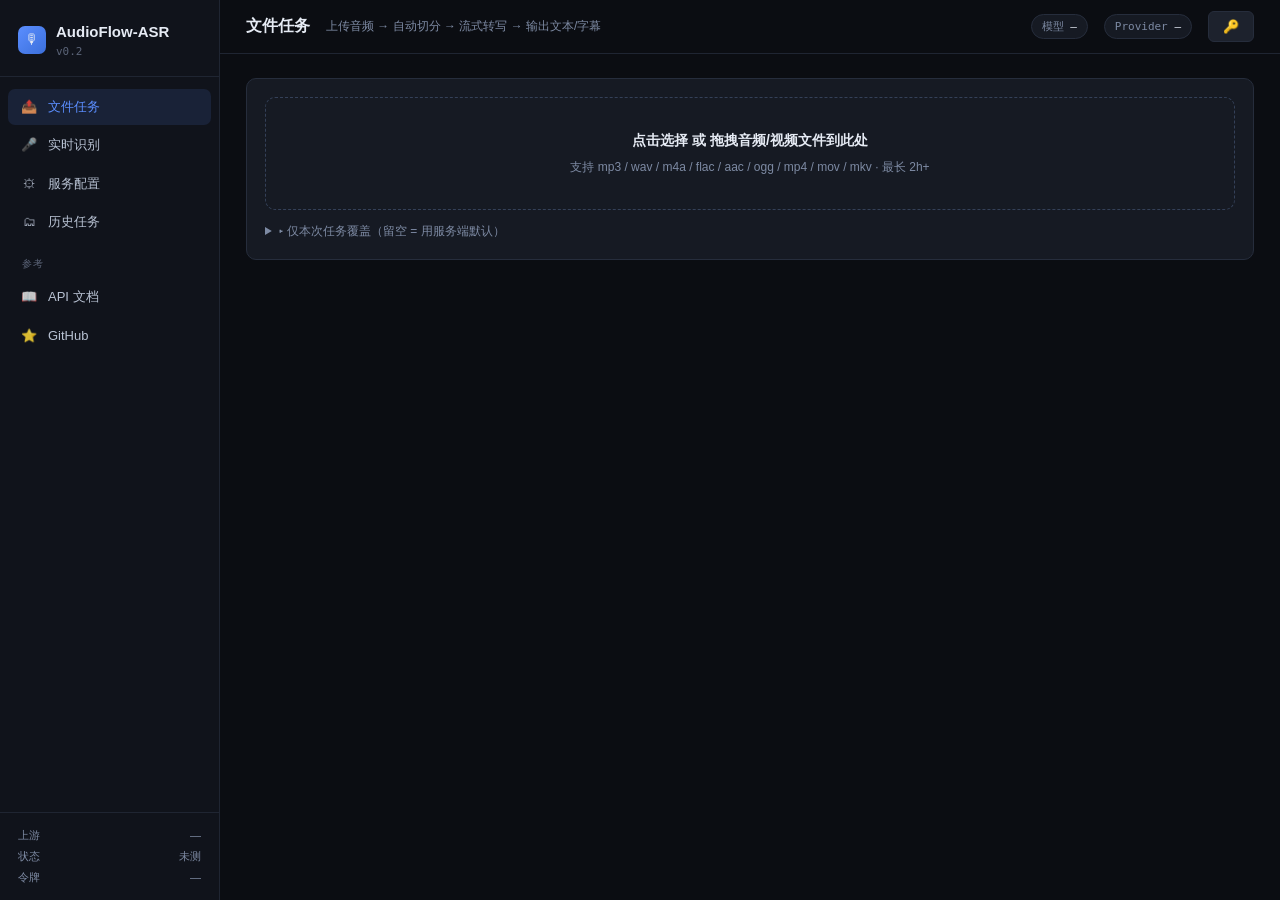
==== commit 2c00051c: "feat(realtime+ui): realtime base64+SSE pipeline & sidebar multi-tab Web UI Realtime pipeline (parall" ====
--- a/app/web/index.html
+++ b/app/web/index.html
@@ -6,248 +6,386 @@
 <title>AudioFlow-ASR · 长音频转写</title>
 <style>
   :root {
-    --bg:#0f1115; --panel:#171a21; --panel-2:#1f232c; --border:#272c37;
-    --fg:#e7ebf0; --muted:#8b95a7; --accent:#5b9dff; --accent-2:#3b7bd9;
-    --ok:#3fbf7f; --err:#ef5a5a; --warn:#e2b13a;
+    --bg:#0b0d12; --sidebar:#10131b; --panel:#161a23; --panel-2:#1d222d;
+    --border:#262d3c; --border-soft:#1f2532;
+    --fg:#e6ebf4; --fg-dim:#b8c2d3; --muted:#7d8aa3; --muted-2:#5b6478;
+    --accent:#5b8eff; --accent-2:#3b6fdb; --accent-soft:rgba(91,142,255,0.12);
+    --ok:#3fbf7f; --warn:#e0a83d; --err:#ef5a5a;
     --mono: ui-monospace, SFMono-Regular, "JetBrains Mono", Menlo, monospace;
+    --sys: -apple-system, BlinkMacSystemFont, "Segoe UI", "PingFang SC", "Microsoft YaHei", sans-serif;
   }
   * { box-sizing: border-box; }
   html, body { height: 100%; }
-  body {
-    margin: 0; background: var(--bg); color: var(--fg);
-    font: 14px/1.55 -apple-system, BlinkMacSystemFont, "Segoe UI", "PingFang SC", "Microsoft YaHei", sans-serif;
-  }
-  .wrap { max-width: 1100px; margin: 0 auto; padding: 28px 24px 80px; }
-  header { display: flex; align-items: center; gap: 12px; margin-bottom: 22px; }
-  header h1 { font-size: 18px; margin: 0; font-weight: 600; letter-spacing: .2px; }
-  header .dot { width: 8px; height: 8px; border-radius: 50%; background: var(--accent); box-shadow: 0 0 12px var(--accent); }
-  header .sub { color: var(--muted); font-size: 12px; margin-left: auto; }
+  body { margin: 0; background: var(--bg); color: var(--fg); font: 14px/1.55 var(--sys); }
+  a { color: var(--accent); text-decoration: none; }
+
+  /* Layout */
+  .app { display: flex; min-height: 100vh; }
+  .sidebar {
+    width: 220px; flex-shrink: 0; background: var(--sidebar);
+    border-right: 1px solid var(--border-soft);
+    display: flex; flex-direction: column;
+    position: sticky; top: 0; height: 100vh;
+  }
+  .brand { display: flex; align-items: center; gap: 10px; padding: 20px 18px 16px; border-bottom: 1px solid var(--border-soft); }
+  .brand .logo { width: 28px; height: 28px; border-radius: 7px; background: linear-gradient(135deg, var(--accent), var(--accent-2)); display: grid; place-items: center; font-size: 14px; }
+  .brand .name { font-weight: 600; font-size: 15px; }
+  .brand .ver { color: var(--muted-2); font-size: 11px; font-family: var(--mono); margin-left: auto; }
+
+  nav.nav { flex: 1; padding: 12px 8px; display: flex; flex-direction: column; gap: 2px; }
+  .nav-item {
+    display: flex; align-items: center; gap: 10px;
+    padding: 8px 12px; border-radius: 7px; color: var(--fg-dim);
+    cursor: pointer; user-select: none; font-size: 13px;
+  }
+  .nav-item:hover { background: var(--panel); color: var(--fg); }
+  .nav-item.active { background: var(--accent-soft); color: var(--accent); }
+  .nav-item .ico { width: 18px; text-align: center; opacity: .85; }
+  .nav-group { margin-top: 14px; padding: 0 14px 6px; font-size: 10px; text-transform: uppercase; letter-spacing: 0.8px; color: var(--muted-2); }
+
+  .sidebar .foot { padding: 14px 18px; border-top: 1px solid var(--border-soft); font-size: 11px; color: var(--muted); display: flex; flex-direction: column; gap: 4px; }
+  .sidebar .foot .row { display: flex; justify-content: space-between; align-items: center; }
+  .sidebar .foot .ok { color: var(--ok); }
+  .sidebar .foot .err { color: var(--err); }
+
+  .main { flex: 1; min-width: 0; display: flex; flex-direction: column; }
+  .topbar {
+    height: 54px; padding: 0 26px; display: flex; align-items: center; gap: 16px;
+    border-bottom: 1px solid var(--border-soft); background: var(--bg);
+    position: sticky; top: 0; z-index: 10;
+  }
+  .topbar h1 { font-size: 16px; font-weight: 600; margin: 0; }
+  .topbar .crumb { color: var(--muted); font-size: 12px; }
+  .topbar .spacer { flex: 1; }
+  .topbar .pill {
+    font-size: 11px; padding: 3px 10px; border-radius: 999px;
+    background: var(--panel); border: 1px solid var(--border); font-family: var(--mono); color: var(--muted);
+  }
+  .topbar .pill b { color: var(--fg); font-weight: 500; }
+  .content { padding: 24px 26px 64px; max-width: 1200px; }
+
+  /* Views */
+  .view { display: none; }
+  .view.active { display: block; }
+
+  /* Cards */
   .card { background: var(--panel); border: 1px solid var(--border); border-radius: 10px; padding: 18px; margin-bottom: 16px; }
-
-  /* Upload */
-  .drop {
-    border: 1.5px dashed #344056; border-radius: 10px;
-    padding: 36px; text-align: center; cursor: pointer;
-    transition: border-color .15s, background .15s;
-    color: var(--muted);
-  }
-  .drop:hover, .drop.drag { border-color: var(--accent); background: #1a2030; color: var(--fg); }
-  .drop strong { color: var(--fg); }
-  .drop small { display: block; margin-top: 6px; font-size: 12px; }
-
-  /* Status */
-  .row { display: flex; gap: 18px; align-items: center; flex-wrap: wrap; }
-  .row > * { flex: 0 0 auto; }
-  .pill {
-    display: inline-flex; align-items: center; gap: 6px;
-    padding: 3px 10px; border-radius: 999px;
-    background: var(--panel-2); border: 1px solid var(--border);
-    font-size: 12px; color: var(--muted);
-  }
-  .pill b { color: var(--fg); font-weight: 500; }
-  .pill.s-done { color: var(--ok); border-color: #224434; }
-  .pill.s-failed { color: var(--err); border-color: #4a2727; }
-  .pill.s-transcribing, .pill.s-splitting, .pill.s-preprocessing, .pill.s-merging { color: var(--warn); border-color: #4a3d1a; }
-
-  .bar { height: 6px; flex: 1 1 240px; background: #232936; border-radius: 999px; overflow: hidden; min-width: 200px; }
-  .bar > div { height: 100%; background: linear-gradient(90deg, var(--accent), var(--accent-2)); width: 0%; transition: width .3s; }
-
-  /* Tabs */
-  .tabs { display: flex; gap: 4px; border-bottom: 1px solid var(--border); margin: 4px 0 12px; }
-  .tab { padding: 8px 14px; cursor: pointer; color: var(--muted); border-bottom: 2px solid transparent; }
-  .tab.active { color: var(--fg); border-color: var(--accent); }
-  .pane { display: none; }
-  .pane.active { display: block; }
-
-  /* Segments table */
+  .card h3 { margin: 0 0 12px; font-size: 14px; font-weight: 600; display: flex; align-items: center; gap: 8px; }
+  .card h3 .sub { color: var(--muted); font-size: 12px; font-weight: 400; }
+  .card .actions-bar { display: flex; gap: 8px; flex-wrap: wrap; margin-top: 12px; }
+
+  /* Buttons */
+  button, .btn {
+    background: var(--panel-2); border: 1px solid var(--border); color: var(--fg);
+    padding: 7px 14px; border-radius: 6px; cursor: pointer; font-size: 13px;
+    font-family: var(--sys);
+  }
+  button:hover, .btn:hover { border-color: var(--accent); }
+  button.primary { background: var(--accent); border-color: var(--accent); color: #0a0d14; font-weight: 500; }
+  button.primary:hover { background: var(--accent-2); border-color: var(--accent-2); }
+  button.danger:hover { border-color: var(--err); color: var(--err); }
+  button:disabled { opacity: .45; cursor: not-allowed; border-color: var(--border); }
+
+  /* Form */
+  input[type=text], input[type=password], input[type=number], select, textarea {
+    background: var(--panel-2); color: var(--fg); border: 1px solid var(--border);
+    border-radius: 6px; padding: 7px 10px; font-size: 13px; font-family: var(--sys);
+  }
+  input:focus, select:focus, textarea:focus { outline: none; border-color: var(--accent); }
+  textarea { resize: vertical; font: 13px/1.6 var(--sys); }
+  label.field { display: flex; flex-direction: column; gap: 5px; font-size: 12px; color: var(--muted); }
+  label.field .ftitle { display: flex; justify-content: space-between; align-items: center; }
+  label.field .badge { font-size: 10px; padding: 1px 7px; border-radius: 999px; background: #2a3142; color: #b6c0d3; font-family: var(--mono); }
+  label.field .badge.set { background: #1e3a2a; color: var(--ok); }
+  label.check { flex-direction: row; align-items: center; gap: 8px; color: var(--fg); cursor: pointer; }
+  label.check input { width: 14px; height: 14px; }
+  .grid { display: grid; grid-template-columns: repeat(auto-fit, minmax(220px, 1fr)); gap: 12px 16px; }
+  .grid.tight { gap: 8px 14px; }
+
+  /* Badges & status */
+  .badge {
+    display: inline-flex; align-items: center; gap: 5px;
+    font-size: 11px; padding: 2px 9px; border-radius: 999px;
+    background: var(--panel-2); border: 1px solid var(--border); color: var(--muted); font-family: var(--mono);
+  }
+  .badge.ok { color: var(--ok); border-color: #224434; background: rgba(63,191,127,0.08); }
+  .badge.warn { color: var(--warn); border-color: #4a3d1a; background: rgba(224,168,61,0.08); }
+  .badge.err { color: var(--err); border-color: #4a2727; background: rgba(239,90,90,0.08); }
+  .badge .dot { width: 6px; height: 6px; border-radius: 50%; background: currentColor; }
+  .badge .dot.pulse { animation: pulse 1.4s ease-in-out infinite; }
+  @keyframes pulse { 0%,100% { opacity: 1; } 50% { opacity: 0.35; } }
+
+  /* Stat cards */
+  .stats { display: grid; grid-template-columns: repeat(auto-fit, minmax(180px, 1fr)); gap: 12px; margin-bottom: 18px; }
+  .stat {
+    background: var(--panel); border: 1px solid var(--border); border-radius: 10px;
+    padding: 14px 16px; display: flex; flex-direction: column; gap: 4px;
+  }
+  .stat .label { color: var(--muted); font-size: 11px; text-transform: uppercase; letter-spacing: 0.6px; }
+  .stat .value { font-size: 22px; font-weight: 600; font-family: var(--mono); }
+  .stat .delta { font-size: 11px; color: var(--muted); }
+  .stat.accent .value { color: var(--accent); }
+
+  /* Tables */
   table { width: 100%; border-collapse: collapse; font-size: 13px; }
-  th, td { padding: 8px 10px; border-bottom: 1px solid var(--border); vertical-align: top; }
-  th { text-align: left; color: var(--muted); font-weight: 500; font-size: 12px; letter-spacing: .3px; text-transform: uppercase; }
+  th, td { padding: 9px 12px; border-bottom: 1px solid var(--border-soft); vertical-align: top; }
+  th { text-align: left; color: var(--muted); font-weight: 500; font-size: 11px; letter-spacing: 0.4px; text-transform: uppercase; }
+  tr.seg-row { cursor: pointer; }
+  tr.seg-row:hover { background: #161b26; }
+  tr.detail-row > td { padding: 0; border-bottom: 1px solid var(--border); }
+  .seg-detail { padding: 14px 16px; background: #11151e; }
+  .seg-detail pre { margin: 0; max-height: 280px; overflow: auto; font-family: var(--mono); font-size: 11px; color: #b9c2d1; white-space: pre-wrap; word-break: break-all; }
   td.id, td.range { font-family: var(--mono); color: var(--muted); white-space: nowrap; }
-  td.text { color: var(--fg); }
   td.text.err { color: var(--err); }
+  td.elapsed { font-family: var(--mono); color: var(--muted); white-space: nowrap; }
   tbody tr { animation: fadeIn .25s ease-out; }
   @keyframes fadeIn { from { opacity: 0; transform: translateY(-2px); } to { opacity: 1; transform: none; } }
-  .empty { padding: 28px; text-align: center; color: var(--muted); font-size: 13px; }
-
-  /* Final transcript */
-  textarea#fullText {
-    width: 100%; min-height: 280px; padding: 14px;
-    background: var(--panel-2); color: var(--fg);
-    border: 1px solid var(--border); border-radius: 8px; resize: vertical;
-    font: 14px/1.7 -apple-system, "PingFang SC", "Microsoft YaHei", sans-serif;
-  }
-  .actions { display: flex; gap: 8px; margin-top: 10px; }
-  button {
-    background: var(--panel-2); border: 1px solid var(--border); color: var(--fg);
-    padding: 6px 14px; border-radius: 6px; cursor: pointer; font-size: 13px;
-  }
-  button:hover { border-color: var(--accent); }
-  button.primary { background: var(--accent); border-color: var(--accent); color: #0c1019; font-weight: 500; }
-  button.primary:hover { background: var(--accent-2); border-color: var(--accent-2); }
-  button:disabled { opacity: .5; cursor: not-allowed; }
-
-  footer { text-align: center; color: var(--muted); font-size: 12px; margin-top: 36px; }
-  footer a { color: var(--muted); }
+
+  /* Progress */
+  .bar { height: 6px; background: #20263a; border-radius: 999px; overflow: hidden; flex: 1; min-width: 180px; }
+  .bar > div { height: 100%; background: linear-gradient(90deg, var(--accent), var(--accent-2)); width: 0%; transition: width .3s; }
+  .row { display: flex; gap: 14px; align-items: center; flex-wrap: wrap; }
+
+  /* Drop zone */
+  .drop {
+    border: 1.5px dashed #344058; border-radius: 10px;
+    padding: 32px; text-align: center; cursor: pointer;
+    transition: border-color .15s, background .15s; color: var(--muted);
+  }
+  .drop:hover, .drop.drag { border-color: var(--accent); background: #161e30; color: var(--fg); }
+  .drop strong { color: var(--fg); display: block; margin-bottom: 4px; }
+  .drop small { font-size: 12px; }
+
+  /* Empty state */
+  .empty { padding: 36px 20px; text-align: center; color: var(--muted); font-size: 13px; border: 1px dashed var(--border); border-radius: 10px; }
+  .empty .ico { font-size: 28px; margin-bottom: 6px; opacity: 0.5; }
+
+  /* Realtime event log */
+  .evlog {
+    background: #0d111a; border: 1px solid var(--border); border-radius: 8px;
+    padding: 12px; height: 280px; overflow: auto;
+    font-family: var(--mono); font-size: 12px; line-height: 1.7;
+  }
+  .evlog .ev { padding: 2px 0; border-bottom: 1px solid #161b27; }
+  .evlog .ev:last-child { border-bottom: none; }
+  .evlog .ev .ty { display: inline-block; min-width: 60px; padding: 0 6px; border-radius: 3px; font-size: 10px; text-transform: uppercase; }
+  .evlog .ev .ty.online { background: #2a3a55; color: #9ec0ff; }
+  .evlog .ev .ty.final  { background: #1e3a2a; color: var(--ok); }
+  .evlog .ev .ty.done   { background: #2a2a2a; color: var(--muted); }
+  .evlog .ev .ty.error  { background: #4a2727; color: var(--err); }
+  .evlog .ts { color: var(--muted-2); margin-right: 8px; }
+
+  /* History list */
+  .hist-item {
+    display: grid; grid-template-columns: 1fr 80px 80px 100px;
+    gap: 14px; padding: 12px 14px; border-bottom: 1px solid var(--border-soft); cursor: pointer; align-items: center;
+  }
+  .hist-item:hover { background: #161b26; }
+  .hist-item .tid { font-family: var(--mono); color: var(--muted); font-size: 11px; }
+  .hist-item .text { color: var(--fg); overflow: hidden; text-overflow: ellipsis; white-space: nowrap; }
+  .hist-item .meta { color: var(--muted); font-size: 11px; font-family: var(--mono); text-align: right; }
+  .hist-empty { padding: 28px; text-align: center; color: var(--muted); }
+
+  /* Toast / status line */
+  .toast {
+    font-family: var(--mono); font-size: 12px; padding: 6px 12px;
+    border-radius: 6px; background: var(--panel-2); color: var(--muted);
+    border: 1px solid var(--border);
+  }
+  .toast.ok { color: var(--ok); border-color: #224434; background: rgba(63,191,127,0.08); }
+  .toast.err { color: var(--err); border-color: #4a2727; background: rgba(239,90,90,0.08); }
+
   .hidden { display: none !important; }
-
-  /* Settings panel */
-  details.settings { background: var(--panel); border: 1px solid var(--border); border-radius: 10px; margin-bottom: 16px; }
-  details.settings > summary { padding: 14px 18px; cursor: pointer; user-select: none; list-style: none; display: flex; align-items: center; gap: 10px; }
-  details.settings > summary::-webkit-details-marker { display: none; }
-  details.settings > summary::before { content: "▸"; transition: transform .15s; color: var(--muted); }
-  details.settings[open] > summary::before { transform: rotate(90deg); }
-  details.settings > summary b { font-weight: 500; }
-  details.settings > summary .sub { color: var(--muted); font-size: 12px; margin-left: auto; }
-  .settings-body { padding: 0 18px 16px; }
-  .settings-grid { display: grid; grid-template-columns: repeat(auto-fit, minmax(220px, 1fr)); gap: 8px 18px; font-size: 13px; }
-  .settings-grid .kv { display: flex; justify-content: space-between; padding: 4px 0; border-bottom: 1px dashed #232936; }
-  .settings-grid .kv span:first-child { color: var(--muted); }
-  .settings-grid .kv span:last-child { font-family: var(--mono); color: var(--fg); text-align: right; max-width: 60%; overflow: hidden; text-overflow: ellipsis; }
-  .settings-grid .kv.warn span:last-child { color: var(--warn); }
-  .ping-row { display: flex; align-items: center; gap: 10px; margin-top: 14px; padding-top: 12px; border-top: 1px solid var(--border); flex-wrap: wrap; }
-  .ping-status { font-family: var(--mono); font-size: 12px; color: var(--muted); }
-  .ping-status.ok { color: var(--ok); }
-  .ping-status.err { color: var(--err); }
-
-  /* Override form */
-  .overrides { display: grid; grid-template-columns: repeat(auto-fit, minmax(180px, 1fr)); gap: 10px 14px; margin-top: 12px; }
-  .overrides label { display: flex; flex-direction: column; gap: 4px; font-size: 12px; color: var(--muted); }
-  .overrides input[type=text], .overrides input[type=number], .overrides select {
-    background: var(--panel-2); color: var(--fg); border: 1px solid var(--border);
-    border-radius: 6px; padding: 6px 10px; font-size: 13px;
-    font-family: -apple-system, sans-serif;
-  }
-  .overrides input[type=text]::placeholder, .overrides input[type=number]::placeholder { color: #4a5466; }
-  .overrides .check { flex-direction: row; align-items: center; gap: 8px; color: var(--fg); cursor: pointer; }
-  .overrides .check input { width: 14px; height: 14px; }
-
-  /* Segment row expand */
-  tr.seg-row { cursor: pointer; }
-  tr.seg-row:hover { background: #1a1f29; }
-  tr.detail-row > td { padding: 0; border-bottom: 1px solid var(--border); }
-  .seg-detail { padding: 12px 14px; background: #131720; }
-  .seg-detail pre { margin: 0; max-height: 260px; overflow: auto; font-family: var(--mono); font-size: 11px; color: #b9c2d1; white-space: pre-wrap; word-break: break-all; }
-  td.elapsed { font-family: var(--mono); color: var(--muted); white-space: nowrap; }
-
-  /* Editable config form */
-  .config-form { display: grid; grid-template-columns: repeat(auto-fit, minmax(220px, 1fr)); gap: 10px 14px; }
-  .config-form label { display: flex; flex-direction: column; gap: 4px; font-size: 12px; color: var(--muted); }
-  .config-form label .ftitle { display: flex; justify-content: space-between; align-items: center; }
-  .config-form label .badge { font-size: 10px; padding: 1px 6px; border-radius: 999px; background: #2a3142; color: #b6c0d3; font-family: var(--mono); }
-  .config-form label .badge.set { background: #1e3a2a; color: var(--ok); }
-  .config-form input[type=text], .config-form input[type=password], .config-form input[type=number], .config-form select {
-    background: var(--panel-2); color: var(--fg); border: 1px solid var(--border);
-    border-radius: 6px; padding: 6px 10px; font-size: 13px;
-    font-family: -apple-system, sans-serif;
-  }
-  .config-form input::placeholder { color: #4a5466; }
-  .config-form .check { flex-direction: row; align-items: center; gap: 8px; color: var(--fg); cursor: pointer; }
-  .config-form .check input { width: 14px; height: 14px; }
-  .config-form .dirty input, .config-form .dirty select { border-color: var(--accent); }
-  .save-toast { font-family: var(--mono); font-size: 12px; }
-  .save-toast.ok { color: var(--ok); }
-  .save-toast.err { color: var(--err); }
+  .nowrap { white-space: nowrap; }
 </style>
 </head>
 <body>
-<div class="wrap">
-  <header>
-    <span class="dot"></span>
-    <h1>AudioFlow-ASR</h1>
-    <span class="sub">长音频切分 · 流式转写</span>
-  </header>
-
-  <details class="settings" id="settingsPanel">
-    <summary><b>服务配置</b><span class="sub" id="settingsSummary">点击展开 · 可编辑保存 · 测试连接</span></summary>
-    <div class="settings-body">
-      <form id="configForm" class="config-form" autocomplete="off"></form>
-      <div class="ping-row">
-        <button type="button" id="saveCfgBtn" class="primary">保存</button>
-        <button type="button" id="resetCfgBtn">重置为 .env 默认</button>
-        <button type="button" id="pingBtn">测试连接</button>
-        <span class="ping-status" id="pingStatus">未测试</span>
+
+<div class="app">
+  <!-- ============ SIDEBAR ============ -->
+  <aside class="sidebar">
+    <div class="brand">
+      <div class="logo">🎙</div>
+      <div>
+        <div class="name">AudioFlow-ASR</div>
+        <div class="ver">v0.2</div>
       </div>
     </div>
-  </details>
-
-  <section class="card" id="uploadCard">
-    <div id="drop" class="drop">
-      <strong>点击选择 或 拖拽音频/视频文件到此处</strong>
-      <small>支持 mp3 / wav / m4a / flac / aac / ogg / mp4 / mov / mkv · 最长 2h+</small>
-      <input type="file" id="file" hidden accept="audio/*,video/*,.pcm">
+    <nav class="nav" id="nav">
+      <div class="nav-item active" data-view="tasks"><span class="ico">📤</span>文件任务</div>
+      <div class="nav-item" data-view="realtime"><span class="ico">🎤</span>实时识别</div>
+      <div class="nav-item" data-view="config"><span class="ico">⚙</span>服务配置</div>
+      <div class="nav-item" data-view="history"><span class="ico">🗂</span>历史任务</div>
+      <div class="nav-group">参考</div>
+      <a class="nav-item" href="/docs" target="_blank"><span class="ico">📖</span>API 文档</a>
+      <a class="nav-item" href="https://github.com/StanlySGY/AudioFlow-ASR" target="_blank"><span class="ico">⭐</span>GitHub</a>
+    </nav>
+    <div class="foot">
+      <div class="row"><span>上游</span><span id="footProvider">—</span></div>
+      <div class="row"><span>状态</span><span id="footStatus">未测</span></div>
+      <div class="row"><span>令牌</span><span id="footAuth">—</span></div>
     </div>
-    <details style="margin-top: 14px;">
-      <summary style="cursor: pointer; color: var(--muted); font-size: 13px; user-select: none;">▸ 仅本次任务覆盖（留空 = 用服务端默认）</summary>
-      <div class="overrides">
-        <label>Model<input type="text" id="ovModel" placeholder="qwen3-asr-flash"></label>
-        <label>Language<input type="text" id="ovLanguage" placeholder="zh / en / auto"></label>
-        <label>Split strategy
-          <select id="ovSplit">
-            <option value="">(默认)</option>
-            <option value="fixed">fixed</option>
-            <option value="silence">silence</option>
-            <option value="overlap">overlap</option>
-          </select>
-        </label>
-        <label>Chunk seconds<input type="number" id="ovChunk" placeholder="30" min="5" step="5"></label>
-        <label>Overlap seconds<input type="number" id="ovOverlap" placeholder="2" min="0" step="0.5"></label>
-        <label>Hotwords<input type="text" id="ovHotwords" placeholder="逗号分隔"></label>
-        <label>Prompt hints<input type="text" id="ovHints" placeholder="自由文本"></label>
-        <label class="check"><input type="checkbox" id="ovTimestamps">请求 word 时间戳</label>
-      </div>
-    </details>
-  </section>
-
-  <section class="card hidden" id="taskCard">
-    <div class="row" style="margin-bottom: 14px;">
-      <span class="pill">任务 <b id="taskId">—</b></span>
-      <span class="pill" id="statusPill">状态 <b id="status">—</b></span>
-      <span class="pill">分片 <b><span id="finSeg">0</span>/<span id="totalSeg">—</span></b></span>
-      <span class="pill">时长 <b id="duration">—</b></span>
-      <div class="bar"><div id="progress"></div></div>
-      <button id="newBtn">新任务</button>
+  </aside>
+
+  <!-- ============ MAIN ============ -->
+  <main class="main">
+    <div class="topbar">
+      <h1 id="pageTitle">文件任务</h1>
+      <span class="crumb" id="pageCrumb">上传音频 → 自动切分 → 流式转写 → 输出文本/字幕</span>
+      <div class="spacer"></div>
+      <span class="pill">模型 <b id="topModel">—</b></span>
+      <span class="pill">Provider <b id="topProvider">—</b></span>
+      <button id="topTokenBtn" title="设置访问令牌">🔑</button>
     </div>
 
-    <div class="tabs">
-      <div class="tab active" data-pane="live">实时分片</div>
-      <div class="tab" data-pane="final">完整文本</div>
+    <div class="content">
+
+      <!-- ============ VIEW: TASKS ============ -->
+      <section class="view active" id="view-tasks">
+        <div class="card">
+          <div id="drop" class="drop">
+            <strong>点击选择 或 拖拽音频/视频文件到此处</strong>
+            <small>支持 mp3 / wav / m4a / flac / aac / ogg / mp4 / mov / mkv · 最长 2h+</small>
+            <input type="file" id="file" hidden accept="audio/*,video/*,.pcm">
+          </div>
+          <details style="margin-top: 12px;">
+            <summary style="cursor: pointer; color: var(--muted); font-size: 12px; user-select: none;">▸ 仅本次任务覆盖（留空 = 用服务端默认）</summary>
+            <div class="grid tight" style="margin-top: 10px;">
+              <label class="field"><span>Model</span><input type="text" id="ovModel" placeholder="qwen3-asr-flash"></label>
+              <label class="field"><span>Language</span><input type="text" id="ovLanguage" placeholder="zh / en / auto"></label>
+              <label class="field"><span>Split strategy</span>
+                <select id="ovSplit">
+                  <option value="">(默认)</option><option value="fixed">fixed</option>
+                  <option value="silence">silence</option><option value="overlap">overlap</option>
+                </select>
+              </label>
+              <label class="field"><span>Chunk seconds</span><input type="number" id="ovChunk" placeholder="30" min="5" step="5"></label>
+              <label class="field"><span>Overlap seconds</span><input type="number" id="ovOverlap" placeholder="2" min="0" step="0.5"></label>
+              <label class="field"><span>Hotwords</span><input type="text" id="ovHotwords" placeholder="逗号分隔"></label>
+              <label class="field"><span>Prompt hints</span><input type="text" id="ovHints" placeholder="自由文本"></label>
+              <label class="field check"><input type="checkbox" id="ovTimestamps"><span>请求 word 时间戳</span></label>
+            </div>
+          </details>
+        </div>
+
+        <div class="card hidden" id="taskCard">
+          <h3>
+            进度
+            <span class="badge" id="taskBadge"><span class="dot pulse"></span><span id="taskStatus">—</span></span>
+            <span class="sub" id="taskTid">—</span>
+          </h3>
+          <div class="row" style="margin-bottom: 12px;">
+            <span class="badge">分片 <b><span id="finSeg">0</span>/<span id="totalSeg">—</span></b></span>
+            <span class="badge">时长 <b id="duration">—</b></span>
+            <div class="bar"><div id="progress"></div></div>
+            <button id="newBtn">新任务</button>
+          </div>
+
+          <div style="display: flex; gap: 6px; border-bottom: 1px solid var(--border); margin-bottom: 14px;">
+            <div class="tab active" data-pane="live" style="padding: 8px 14px; cursor: pointer; color: var(--muted); border-bottom: 2px solid transparent;">实时分片</div>
+            <div class="tab" data-pane="final" style="padding: 8px 14px; cursor: pointer; color: var(--muted); border-bottom: 2px solid transparent;">完整文本</div>
+          </div>
+
+          <div class="pane active" id="pane-live">
+            <table id="segTable">
+              <thead><tr><th style="width:50px">ID</th><th style="width:130px">时间</th><th style="width:80px">耗时</th><th>识别文本</th></tr></thead>
+              <tbody></tbody>
+            </table>
+            <div class="empty hidden" id="emptyHint"><div class="ico">⌛</div>等待分片切分完成 …</div>
+          </div>
+
+          <div class="pane hidden" id="pane-final">
+            <textarea id="fullText" placeholder="任务完成后这里将显示拼接后的完整转写文本 …" readonly style="width: 100%; min-height: 260px;"></textarea>
+            <div class="actions-bar">
+              <button id="copyBtn">复制</button>
+              <button id="downloadBtn">下载 .txt</button>
+              <button id="jsonBtn">下载 .json</button>
+              <button id="srtBtn">下载 .srt</button>
+              <button id="vttBtn">下载 .vtt</button>
+            </div>
+          </div>
+        </div>
+      </section>
+
+      <!-- ============ VIEW: REALTIME ============ -->
+      <section class="view" id="view-realtime">
+        <div class="card">
+          <h3>新建会话 <span class="sub">Realtime ASR · base64 + SSE</span></h3>
+          <div class="grid tight">
+            <label class="field"><span>Language</span><input type="text" id="rtLang" placeholder="zh / en / auto"></label>
+            <label class="field"><span>Sample rate</span><input type="number" id="rtSr" value="16000" min="8000" step="1000"></label>
+            <label class="field"><span>Format</span><input type="text" id="rtFmt" value="pcm_s16le"></label>
+            <label class="field"><span>Channels</span><input type="number" id="rtCh" value="1" min="1" max="2"></label>
+            <label class="field"><span>Mode</span><input type="text" id="rtMode" value="2pass" placeholder="2pass / online"></label>
+            <label class="field"><span>Hotwords</span><input type="text" id="rtHot" placeholder="逗号分隔"></label>
+          </div>
+          <div class="actions-bar">
+            <button class="primary" id="rtCreateBtn">创建会话</button>
+            <span class="toast" id="rtSessInfo">未创建</span>
+          </div>
+        </div>
+
+        <div class="card hidden" id="rtCard">
+          <h3>会话 <span class="sub" id="rtSid">—</span>
+            <span class="badge" id="rtBadge"><span class="dot pulse"></span><span id="rtStatus">—</span></span>
+          </h3>
+          <div class="row" style="margin-bottom: 12px;">
+            <span class="badge">已收 chunks <b id="rtChunks">0</b></span>
+            <span class="badge">字节 <b id="rtBytes">0</b></span>
+          </div>
+
+          <div class="grid tight">
+            <label class="field"><span>本地文件喂入（任意音频，按字节切片 → base64）</span>
+              <input type="file" id="rtFile" accept="audio/*,video/*">
+            </label>
+            <label class="field"><span>Chunk 大小（KB）</span><input type="number" id="rtChunkKB" value="8" min="1" max="64"></label>
+            <label class="field"><span>发送间隔（ms，0 = 不限）</span><input type="number" id="rtIntervalMs" value="100" min="0" step="50"></label>
+            <label class="field"><span>手动 base64 chunk</span><input type="text" id="rtManual" placeholder="选填，发送一次"></label>
+          </div>
+          <div class="actions-bar">
+            <button id="rtFeedBtn" class="primary">开始发送</button>
+            <button id="rtSendOneBtn">发送 manual 一包</button>
+            <button id="rtEndBtn">发送 end</button>
+            <button id="rtDeleteBtn" class="danger">删除会话</button>
+          </div>
+
+          <h3 style="margin-top: 22px;">事件流（SSE）<span class="sub" id="rtEventCount">0 events</span></h3>
+          <div class="evlog" id="rtEvLog"></div>
+        </div>
+      </section>
+
+      <!-- ============ VIEW: CONFIG ============ -->
+      <section class="view" id="view-config">
+        <div class="card">
+          <h3>运行时配置 <span class="sub">改完立即生效，写入 runtime_config.json，重启不丢</span></h3>
+          <form id="configForm" autocomplete="off" class="grid"></form>
+          <div class="actions-bar">
+            <button class="primary" id="saveCfgBtn">保存改动</button>
+            <button id="resetCfgBtn" class="danger">重置为 .env 默认</button>
+            <button id="pingBtn">测试连接</button>
+            <span class="toast" id="pingStatus">未测试</span>
+          </div>
+        </div>
+      </section>
+
+      <!-- ============ VIEW: HISTORY ============ -->
+      <section class="view" id="view-history">
+        <div class="card">
+          <h3>已完成任务 <span class="sub" id="histCount">—</span>
+            <button id="histRefresh" style="margin-left: auto; font-size: 12px; padding: 4px 10px;">刷新</button>
+          </h3>
+          <div id="histList"></div>
+        </div>
+      </section>
+
     </div>
-
-    <div class="pane active" id="pane-live">
-      <table id="segTable">
-        <thead><tr><th style="width:60px">ID</th><th style="width:130px">时间</th><th style="width:80px">耗时</th><th>识别文本</th></tr></thead>
-        <tbody></tbody>
-      </table>
-      <div class="empty" id="emptyHint">等待分片切分完成 …</div>
-    </div>
-
-    <div class="pane" id="pane-final">
-      <textarea id="fullText" placeholder="任务完成后这里将显示拼接后的完整转写文本 …" readonly></textarea>
-      <div class="actions">
-        <button id="copyBtn">复制</button>
-        <button id="downloadBtn">下载 .txt</button>
-        <button id="jsonBtn">下载 .json</button>
-        <button id="srtBtn">下载 .srt</button>
-        <button id="vttBtn">下载 .vtt</button>
-        <button id="tokenBtn" title="更改访问令牌">🔑</button>
-      </div>
-    </div>
-  </section>
-
-  <footer>
-    <a href="/docs" target="_blank">API 文档</a> · <a href="https://github.com/StanlySGY/AudioFlow-ASR" target="_blank">GitHub</a>
-  </footer>
+  </main>
 </div>
 
 <script>
 const $ = (s) => document.querySelector(s);
-const segs = new Map();
-let taskId = null;
-let es = null;
-let pollTimer = null;
-let authRequired = false;
-
+const $$ = (s) => document.querySelectorAll(s);
+const esc = (s) => (s == null ? '' : String(s)).replace(/[<>&]/g, c => ({'<':'&lt;','>':'&gt;','&':'&amp;'}[c]));
 const TOKEN_KEY = 'asr_token';
 const getToken = () => localStorage.getItem(TOKEN_KEY) || '';
 const setToken = (t) => { if (t) localStorage.setItem(TOKEN_KEY, t); else localStorage.removeItem(TOKEN_KEY); };
@@ -264,233 +402,64 @@
   }
   return r;
 }
-function sseUrl(path) {
-  const t = getToken();
-  return t ? `${path}?token=${encodeURIComponent(t)}` : path;
-}
-
-(async function initAuth() {
+const sseUrl = (path) => { const t = getToken(); return t ? `${path}?token=${encodeURIComponent(t)}` : path; };
+
+// -------------------- View router --------------------
+const VIEWS = {
+  tasks:    { title: '文件任务',   crumb: '上传音频 → 自动切分 → 流式转写 → 输出文本/字幕' },
+  realtime: { title: '实时识别',   crumb: '创建 session · base64 上行 · SSE 下行 · online/final/done' },
+  config:   { title: '服务配置',   crumb: '运行时编辑保存 · 上游连通测试 · 重置 .env 默认' },
+  history:  { title: '历史任务',   crumb: '从 outputs/ 加载持久化任务结果' },
+};
+function switchView(name) {
+  if (!VIEWS[name]) return;
+  $$('.nav-item').forEach(n => n.classList.toggle('active', n.dataset.view === name));
+  $$('.view').forEach(v => v.classList.toggle('active', v.id === `view-${name}`));
+  $('#pageTitle').textContent = VIEWS[name].title;
+  $('#pageCrumb').textContent = VIEWS[name].crumb;
+  // lazy load
+  if (name === 'config') loadConfig();
+  if (name === 'history') loadHistory();
+}
+$$('.nav-item').forEach(n => {
+  if (n.dataset.view) n.addEventListener('click', () => switchView(n.dataset.view));
+});
+$('#topTokenBtn').addEventListener('click', () => {
+  const tok = prompt('访问令牌（留空 = 清除）', getToken());
+  if (tok !== null) { setToken(tok.trim()); refreshTopbar(); }
+});
+
+// -------------------- Topbar + sidebar status --------------------
+async function refreshTopbar() {
+  try {
+    const cfg = await authedFetch('/asr/config').then(r => r.json());
+    _currentConfig = cfg;
+    $('#topModel').textContent = cfg.model || '—';
+    $('#topProvider').textContent = cfg.provider || '—';
+    $('#footProvider').textContent = cfg.provider || '—';
+    $('#footAuth').textContent = (cfg.access_tokens_count || 0) > 0 ? `${cfg.access_tokens_count} 个` : '未启用';
+  } catch (e) { /* ignore */ }
+}
+
+// -------------------- Auth probe + initial load --------------------
+(async function init() {
   try {
     const info = await fetch('/auth/info').then(r => r.json());
-    authRequired = !!info.auth_required;
-    if (authRequired && !getToken()) {
+    if (info.auth_required && !getToken()) {
       const tok = prompt('需要访问令牌（已启用鉴权）');
       if (tok) setToken(tok);
     }
   } catch (e) { /* ignore */ }
-  await loadConfig();
+  await refreshTopbar();
 })();
 
-const CONFIG_FIELDS = [
-  // [key, label, type, options]
-  ['asr_provider',          'Provider',         'select'],
-  ['asr_model',             'Model',            'text'],
-  ['asr_base_url',          'Base URL',         'text'],
-  ['asr_api_key',           'API Key',          'secret'],
-  ['asr_language',          'Language',         'text', { placeholder: 'zh / en / 留空 = auto' }],
-  ['asr_timestamps',        'Word timestamps',  'bool'],
-  ['asr_hotwords',          'Hotwords',         'text', { placeholder: '逗号分隔' }],
-  ['asr_prompt_hints',      'Prompt hints',     'text'],
-  ['asr_concurrency',       'Concurrency',      'int'],
-  ['asr_max_retries',       'Max retries',      'int'],
-  ['asr_retry_backoff',     'Retry backoff',    'float'],
-  ['asr_timeout',           'ASR timeout (s)',  'float'],
-  ['split_strategy',        'Split strategy',   'select-split'],
-  ['split_chunk_seconds',   'Chunk seconds',    'float'],
-  ['split_overlap_seconds', 'Overlap seconds',  'float'],
-  ['silence_noise_db',      'Silence noise dB', 'float'],
-  ['silence_min_duration',  'Silence min dur',  'float'],
-  ['max_upload_bytes',      'Max upload bytes', 'int'],
-  ['access_tokens',         'Access tokens',    'secret', { placeholder: '逗号分隔，留空 = 关闭鉴权' }],
-];
-
-const CFG_KEY_TO_API_KEY = {
-  asr_provider: 'provider', asr_model: 'model', asr_base_url: 'base_url',
-  asr_language: 'language', asr_timestamps: 'timestamps',
-  asr_hotwords: 'hotwords', asr_prompt_hints: 'prompt_hints',
-  asr_concurrency: 'concurrency', asr_max_retries: 'max_retries',
-  asr_retry_backoff: 'retry_backoff', asr_timeout: 'timeout',
-  split_strategy: 'split_strategy', split_chunk_seconds: 'chunk_seconds',
-  split_overlap_seconds: 'overlap_seconds', silence_noise_db: 'silence_noise_db',
-  silence_min_duration: 'silence_min_duration', max_upload_bytes: 'max_upload_bytes',
-};
-
-let _currentConfig = null;
-
-function renderConfigForm(cfg) {
-  _currentConfig = cfg;
-  const form = $('#configForm');
-  form.innerHTML = '';
-  for (const [key, label, type, opts = {}] of CONFIG_FIELDS) {
-    const wrap = document.createElement('label');
-    wrap.dataset.key = key;
-    wrap.dataset.type = type;
-    const title = document.createElement('div');
-    title.className = 'ftitle';
-    title.innerHTML = `<span>${label}</span>`;
-    wrap.appendChild(title);
-
-    let input;
-    const apiKey = CFG_KEY_TO_API_KEY[key];
-    if (type === 'select') {
-      input = document.createElement('select');
-      for (const p of (cfg.available_providers || [])) {
-        const opt = document.createElement('option');
-        opt.value = opt.textContent = p;
-        input.appendChild(opt);
-      }
-      input.value = cfg[apiKey] || '';
-    } else if (type === 'select-split') {
-      input = document.createElement('select');
-      for (const v of ['fixed', 'silence', 'overlap']) {
-        const opt = document.createElement('option');
-        opt.value = opt.textContent = v;
-        input.appendChild(opt);
-      }
-      input.value = cfg[apiKey] || 'silence';
-    } else if (type === 'bool') {
-      wrap.classList.add('check');
-      input = document.createElement('input');
-      input.type = 'checkbox';
-      input.checked = !!cfg[apiKey];
-      // for booleans we put the input first, label text already there
-      title.remove();
-      const tx = document.createElement('span');
-      tx.textContent = label;
-      wrap.appendChild(input);
-      wrap.appendChild(tx);
-    } else if (type === 'secret') {
-      input = document.createElement('input');
-      input.type = 'password';
-      input.placeholder = opts.placeholder || '输入新值以更新，留空保持不变';
-      const setFlag = key === 'asr_api_key' ? cfg.api_key_set : (cfg.access_tokens_count > 0);
-      const badge = document.createElement('span');
-      badge.className = 'badge' + (setFlag ? ' set' : '');
-      badge.textContent = setFlag ? (key === 'access_tokens' ? `已设置 ${cfg.access_tokens_count} 个` : '已设置') : '未设置';
-      title.appendChild(badge);
-    } else if (type === 'int' || type === 'float') {
-      input = document.createElement('input');
-      input.type = 'number';
-      if (type === 'float') input.step = '0.1';
-      input.value = cfg[apiKey] ?? '';
-    } else {
-      input = document.createElement('input');
-      input.type = 'text';
-      input.value = cfg[apiKey] ?? '';
-      if (opts.placeholder) input.placeholder = opts.placeholder;
-    }
-    if (type !== 'bool') wrap.appendChild(input);
-
-    const markDirty = () => { wrap.classList.add('dirty'); input.dataset.touched = 'yes'; };
-    input.addEventListener('input', markDirty);
-    input.addEventListener('change', markDirty);
-
-    form.appendChild(wrap);
-  }
-  $('#settingsSummary').textContent = `${cfg.provider} · ${cfg.model} · ${cfg.base_url}`;
-}
-
-function collectConfigDiff() {
-  const out = {};
-  document.querySelectorAll('#configForm label').forEach(wrap => {
-    const key = wrap.dataset.key;
-    const type = wrap.dataset.type;
-    const input = wrap.querySelector('input, select');
-    if (!input || !input.dataset.touched) return;
-    if (type === 'secret') {
-      // empty = leave unchanged (don't send); explicit clear must be done via reset
-      const v = input.value;
-      if (v !== '') out[key] = v;
-      return;
-    }
-    if (type === 'bool') { out[key] = input.checked; return; }
-    if (type === 'int') {
-      const n = parseInt(input.value, 10);
-      if (Number.isFinite(n)) out[key] = n;
-      return;
-    }
-    if (type === 'float') {
-      const f = parseFloat(input.value);
-      if (Number.isFinite(f)) out[key] = f;
-      return;
-    }
-    // text / select / select-split
-    out[key] = input.value;
-  });
-  return out;
-}
-
-async function loadConfig() {
-  try {
-    const cfg = await authedFetch('/asr/config').then(r => r.json());
-    renderConfigForm(cfg);
-  } catch (e) { /* ignore */ }
-}
-
-$('#saveCfgBtn').addEventListener('click', async () => {
-  const diff = collectConfigDiff();
-  const status = $('#pingStatus');
-  if (Object.keys(diff).length === 0) {
-    status.className = 'ping-status'; status.textContent = '无改动';
-    return;
-  }
-  status.className = 'ping-status'; status.textContent = '保存中…';
-  try {
-    const r = await authedFetch('/asr/config', {
-      method: 'POST',
-      headers: { 'Content-Type': 'application/json' },
-      body: JSON.stringify(diff),
-    });
-    if (!r.ok) {
-      const err = await r.json().catch(() => ({}));
-      throw new Error(err.detail || `${r.status}`);
-    }
-    const cfg = await r.json();
-    renderConfigForm(cfg);
-    status.className = 'ping-status ok';
-    status.textContent = `✓ 已保存 ${Object.keys(diff).length} 项`;
-  } catch (e) {
-    status.className = 'ping-status err';
-    status.textContent = '✗ ' + e.message;
-  }
-});
-
-$('#resetCfgBtn').addEventListener('click', async () => {
-  if (!confirm('确认丢弃所有运行时改动，回到 .env 默认值？')) return;
-  const status = $('#pingStatus');
-  status.className = 'ping-status'; status.textContent = '重置中…';
-  try {
-    const r = await authedFetch('/asr/config/reset', { method: 'POST' });
-    const cfg = await r.json();
-    renderConfigForm(cfg);
-    status.className = 'ping-status ok'; status.textContent = '✓ 已重置';
-  } catch (e) {
-    status.className = 'ping-status err'; status.textContent = '✗ ' + e.message;
-  }
-});
-
-$('#pingBtn').addEventListener('click', async () => {
-  const status = $('#pingStatus');
-  status.className = 'ping-status';
-  status.textContent = '测试中 …';
-  $('#pingBtn').disabled = true;
-  try {
-    const r = await authedFetch('/asr/ping', { method: 'POST' });
-    const data = await r.json();
-    if (data.ok) {
-      status.className = 'ping-status ok';
-      status.textContent = `✓ ${data.elapsed_ms.toFixed(0)}ms · ${data.model}${data.got_words ? ' · words ✓' : ' · 无时间戳'}`;
-    } else {
-      status.className = 'ping-status err';
-      status.textContent = `✗ ${data.elapsed_ms.toFixed(0)}ms · ${data.error || 'unknown error'}`;
-    }
-  } catch (e) {
-    status.className = 'ping-status err';
-    status.textContent = `✗ ${e.message}`;
-  } finally {
-    $('#pingBtn').disabled = false;
-  }
-});
+// =================================================================
+//   TASKS VIEW (existing file upload + segment progress)
+// =================================================================
+const segs = new Map();
+let taskId = null;
+let es = null;
+let pollTimer = null;
 
 const drop = $('#drop'), fileInput = $('#file');
 drop.addEventListener('click', () => fileInput.click());
@@ -498,30 +467,36 @@
 drop.addEventListener('dragleave', () => drop.classList.remove('drag'));
 drop.addEventListener('drop', (e) => {
   e.preventDefault(); drop.classList.remove('drag');
-  if (e.dataTransfer.files[0]) submit(e.dataTransfer.files[0]);
-});
-fileInput.addEventListener('change', () => fileInput.files[0] && submit(fileInput.files[0]));
-
-document.querySelectorAll('.tab').forEach(t => t.addEventListener('click', () => {
-  document.querySelectorAll('.tab').forEach(x => x.classList.toggle('active', x === t));
-  document.querySelectorAll('.pane').forEach(p => p.classList.toggle('active', p.id === 'pane-' + t.dataset.pane));
+  if (e.dataTransfer.files[0]) submitTask(e.dataTransfer.files[0]);
+});
+fileInput.addEventListener('change', () => fileInput.files[0] && submitTask(fileInput.files[0]));
+$$('#view-tasks .tab').forEach(t => t.addEventListener('click', () => {
+  $$('#view-tasks .tab').forEach(x => {
+    const on = x === t;
+    x.classList.toggle('active', on);
+    x.style.color = on ? 'var(--fg)' : 'var(--muted)';
+    x.style.borderColor = on ? 'var(--accent)' : 'transparent';
+  });
+  $$('#view-tasks .pane').forEach(p => p.classList.toggle('hidden', p.id !== 'pane-' + t.dataset.pane));
 }));
 
-$('#newBtn').addEventListener('click', reset);
+$('#newBtn').addEventListener('click', resetTask);
 $('#copyBtn').addEventListener('click', () => navigator.clipboard.writeText($('#fullText').value));
 $('#downloadBtn').addEventListener('click', () => downloadFile(`${taskId}.txt`, $('#fullText').value, 'text/plain'));
 $('#jsonBtn').addEventListener('click', async () => {
   if (!taskId) return;
-  const r = await authedFetch(`/asr/task/${taskId}/result`); const txt = await r.text();
-  downloadFile(`${taskId}.json`, txt, 'application/json');
+  const r = await authedFetch(`/asr/task/${taskId}/result`); downloadFile(`${taskId}.json`, await r.text(), 'application/json');
 });
 $('#srtBtn').addEventListener('click', () => downloadSubtitle('srt'));
 $('#vttBtn').addEventListener('click', () => downloadSubtitle('vtt'));
-$('#tokenBtn').addEventListener('click', () => {
-  const cur = getToken();
-  const tok = prompt('访问令牌（留空清除）', cur);
-  if (tok !== null) setToken(tok.trim());
-});
+$('#ovTimestamps').addEventListener('change', (e) => { e.target.dataset.touched = 'yes'; });
+
+function downloadFile(name, content, type) {
+  const blob = new Blob([content], { type });
+  const a = document.createElement('a');
+  a.href = URL.createObjectURL(blob); a.download = name; a.click();
+  setTimeout(() => URL.revokeObjectURL(a.href), 1000);
+}
 
 async function downloadSubtitle(fmt) {
   if (!taskId) return;
@@ -530,59 +505,37 @@
   downloadFile(`${taskId}.${fmt}`, await r.text(), fmt === 'srt' ? 'application/x-subrip' : 'text/vtt');
 }
 
-function downloadFile(name, content, type) {
-  const blob = new Blob([content], { type });
-  const a = document.createElement('a');
-  a.href = URL.createObjectURL(blob); a.download = name; a.click();
-  setTimeout(() => URL.revokeObjectURL(a.href), 1000);
-}
-
-async function submit(file) {
-  reset();
+function collectOverrides() {
+  const o = {};
+  const add = (key, sel) => { const v = $(sel).value.trim(); if (v !== '') o[key] = v; };
+  add('model', '#ovModel'); add('language', '#ovLanguage');
+  add('split_strategy', '#ovSplit');
+  add('chunk_seconds', '#ovChunk'); add('overlap_seconds', '#ovOverlap');
+  add('hotwords', '#ovHotwords'); add('prompt_hints', '#ovHints');
+  if ($('#ovTimestamps').dataset.touched === 'yes') o.timestamps = $('#ovTimestamps').checked ? 'true' : 'false';
+  return o;
+}
+
+async function submitTask(file) {
+  resetTask();
   $('#taskCard').classList.remove('hidden');
-  $('#status').textContent = 'uploading';
+  setTaskStatus('uploading');
   const fd = new FormData(); fd.append('file', file);
-  // attach per-task overrides
-  const ov = collectOverrides();
-  for (const [k, v] of Object.entries(ov)) fd.append(k, v);
+  for (const [k, v] of Object.entries(collectOverrides())) fd.append(k, v);
   try {
     const r = await authedFetch('/asr/task', { method: 'POST', body: fd });
     if (!r.ok) throw new Error(await r.text());
     const data = await r.json();
     taskId = data.task_id;
-    $('#taskId').textContent = taskId;
-    start();
+    $('#taskTid').textContent = taskId.slice(0, 16) + '…';
+    startTaskStream();
   } catch (e) {
-    $('#status').textContent = 'upload failed';
-    setStatusClass('failed');
-    alert('上传失败: ' + e.message);
-  }
-}
-
-function collectOverrides() {
-  const o = {};
-  const add = (key, sel, parse) => {
-    const v = $(sel).value.trim();
-    if (v !== '') o[key] = parse ? parse(v) : v;
-  };
-  add('model', '#ovModel');
-  add('language', '#ovLanguage');
-  add('split_strategy', '#ovSplit');
-  add('chunk_seconds', '#ovChunk');
-  add('overlap_seconds', '#ovOverlap');
-  add('hotwords', '#ovHotwords');
-  add('prompt_hints', '#ovHints');
-  const tsBox = $('#ovTimestamps');
-  if (tsBox.indeterminate === false && tsBox.dataset.touched === 'yes') {
-    o.timestamps = tsBox.checked ? 'true' : 'false';
-  }
-  return o;
-}
-// mark timestamps checkbox as touched so we send override only when user toggles it
-$('#ovTimestamps').addEventListener('change', (e) => { e.target.dataset.touched = 'yes'; });
-
-function start() {
-  poll();
+    setTaskStatus('failed'); alert('上传失败: ' + e.message);
+  }
+}
+
+function startTaskStream() {
+  pollTask();
   es = new EventSource(sseUrl(`/asr/task/${taskId}/stream`));
   es.addEventListener('segment', (e) => {
     const seg = JSON.parse(e.data);
@@ -594,27 +547,32 @@
     if (es) { es.close(); es = null; }
     if (pollTimer) clearTimeout(pollTimer);
     const info = await authedFetch(`/asr/task/${taskId}`).then(r => r.json()).catch(() => null);
-    if (info) { $('#status').textContent = info.status; setStatusClass(info.status); $('#progress').style.width = '100%'; }
+    if (info) { setTaskStatus(info.status); $('#progress').style.width = '100%'; }
     if (info && info.status === 'done') {
       const res = await authedFetch(`/asr/task/${taskId}/result`).then(r => r.json());
       $('#fullText').value = res.text || '';
       $('#duration').textContent = res.duration ? fmtDur(res.duration) : '—';
-      switchTab('final');
+      $$('#view-tasks .tab').forEach(x => x.click && (x.dataset.pane === 'final') && x.click());
     }
   });
   es.onerror = () => { if (es) { es.close(); es = null; } };
 }
 
-async function poll() {
+async function pollTask() {
   if (!taskId) return;
   try {
     const info = await authedFetch(`/asr/task/${taskId}`).then(r => r.json());
-    $('#status').textContent = info.status;
-    setStatusClass(info.status);
+    setTaskStatus(info.status);
     if (info.total_segments > 0) { $('#totalSeg').textContent = info.total_segments; $('#emptyHint').classList.add('hidden'); }
     $('#progress').style.width = ((info.progress || 0) * 100).toFixed(1) + '%';
-    if (info.status !== 'done' && info.status !== 'failed') pollTimer = setTimeout(poll, 1000);
-  } catch (e) { pollTimer = setTimeout(poll, 2000); }
+    if (info.status !== 'done' && info.status !== 'failed') pollTimer = setTimeout(pollTask, 1000);
+  } catch (e) { pollTimer = setTimeout(pollTask, 2000); }
+}
+
+function setTaskStatus(s) {
+  $('#taskStatus').textContent = s;
+  const b = $('#taskBadge');
+  b.className = 'badge ' + ({done: 'ok', failed: 'err'}[s] || 'warn');
 }
 
 function renderSegs() {
@@ -637,19 +595,12 @@
 async function toggleSegDetail(tr) {
   const segId = tr.dataset.seg;
   const next = tr.nextElementSibling;
-  if (next && next.classList.contains('detail-row') && next.dataset.for === segId) {
-    next.remove();
-    return;
-  }
-  // remove other open detail rows
+  if (next && next.classList.contains('detail-row') && next.dataset.for === segId) { next.remove(); return; }
   document.querySelectorAll('tr.detail-row').forEach(r => r.remove());
-
   const row = document.createElement('tr');
-  row.className = 'detail-row';
-  row.dataset.for = segId;
+  row.className = 'detail-row'; row.dataset.for = segId;
   row.innerHTML = `<td colspan="4"><div class="seg-detail"><pre>加载中…</pre></div></td>`;
   tr.after(row);
-
   try {
     const data = await authedFetch(`/asr/task/${taskId}/segments/${segId}/raw`).then(r => r.json());
     row.querySelector('pre').textContent = JSON.stringify(data, null, 2);
@@ -658,41 +609,400 @@
   }
 }
 
-function setStatusClass(status) {
-  const p = $('#statusPill');
-  p.className = 'pill s-' + status;
-}
-
-function fmtTime(s) {
-  const m = Math.floor(s / 60), sec = (s % 60).toFixed(1);
-  return `${String(m).padStart(2, '0')}:${sec.padStart(4, '0')}`;
-}
-function fmtDur(s) {
-  const h = Math.floor(s / 3600), m = Math.floor(s % 3600 / 60), sec = Math.floor(s % 60);
-  return h ? `${h}h${m}m` : `${m}m${sec}s`;
-}
-function esc(s) { return (s || '').replace(/[<>&]/g, c => ({ '<': '&lt;', '>': '&gt;', '&': '&amp;' }[c])); }
-function switchTab(name) {
-  document.querySelectorAll('.tab').forEach(x => x.classList.toggle('active', x.dataset.pane === name));
-  document.querySelectorAll('.pane').forEach(p => p.classList.toggle('active', p.id === 'pane-' + name));
-}
-
-function reset() {
+function fmtTime(s) { const m = Math.floor(s/60), sec = (s%60).toFixed(1); return `${String(m).padStart(2,'0')}:${sec.padStart(4,'0')}`; }
+function fmtDur(s) { const h = Math.floor(s/3600), m = Math.floor(s%3600/60), sec = Math.floor(s%60); return h ? `${h}h${m}m` : `${m}m${sec}s`; }
+
+function resetTask() {
   if (es) { es.close(); es = null; }
   if (pollTimer) { clearTimeout(pollTimer); pollTimer = null; }
   segs.clear(); taskId = null;
   $('#segTable tbody').innerHTML = '';
   $('#fullText').value = '';
   $('#progress').style.width = '0%';
-  $('#finSeg').textContent = '0';
-  $('#totalSeg').textContent = '—';
-  $('#duration').textContent = '—';
-  $('#status').textContent = '—';
-  $('#statusPill').className = 'pill';
-  $('#taskId').textContent = '—';
+  $('#finSeg').textContent = '0'; $('#totalSeg').textContent = '—'; $('#duration').textContent = '—';
+  setTaskStatus('—'); $('#taskBadge').className = 'badge';
+  $('#taskTid').textContent = '—';
   $('#emptyHint').classList.remove('hidden');
   fileInput.value = '';
-  switchTab('live');
+}
+
+// =================================================================
+//   REALTIME VIEW
+// =================================================================
+let rtSid = null;
+let rtEs = null;
+let rtSeq = 0;
+let rtFeeding = false;
+let rtEventCount = 0;
+
+$('#rtCreateBtn').addEventListener('click', async () => {
+  const body = {
+    language: $('#rtLang').value.trim() || null,
+    sample_rate: parseInt($('#rtSr').value, 10) || 16000,
+    format: $('#rtFmt').value.trim() || 'pcm_s16le',
+    channels: parseInt($('#rtCh').value, 10) || 1,
+    mode: $('#rtMode').value.trim() || '2pass',
+    hotwords: $('#rtHot').value.trim() ? $('#rtHot').value.trim().split(',').map(s=>s.trim()).filter(Boolean) : [],
+  };
+  try {
+    const r = await authedFetch('/asr/realtime/session', {
+      method: 'POST', headers: {'Content-Type': 'application/json'}, body: JSON.stringify(body),
+    });
+    if (!r.ok) throw new Error(await r.text());
+    const info = await r.json();
+    rtSid = info.session_id;
+    rtSeq = 0; rtEventCount = 0;
+    $('#rtCard').classList.remove('hidden');
+    $('#rtSid').textContent = rtSid.slice(0, 16) + '…';
+    $('#rtStatus').textContent = info.status;
+    $('#rtBadge').className = 'badge warn';
+    $('#rtChunks').textContent = '0'; $('#rtBytes').textContent = '0';
+    $('#rtEvLog').innerHTML = ''; $('#rtEventCount').textContent = '0 events';
+    $('#rtSessInfo').textContent = '✓ ' + rtSid;
+    $('#rtSessInfo').className = 'toast ok';
+    subscribeRealtime();
+  } catch (e) {
+    $('#rtSessInfo').textContent = '✗ ' + e.message;
+    $('#rtSessInfo').className = 'toast err';
+  }
+});
+
+function subscribeRealtime() {
+  if (rtEs) rtEs.close();
+  rtEs = new EventSource(sseUrl(`/asr/realtime/${rtSid}/events`));
+  for (const ty of ['online', 'final', 'done', 'error']) {
+    rtEs.addEventListener(ty, (e) => {
+      const ev = JSON.parse(e.data);
+      addRtEvent(ty, ev);
+      if (ty === 'done' || ty === 'error') {
+        rtEs.close(); rtEs = null;
+        $('#rtStatus').textContent = ty === 'done' ? 'done' : 'failed';
+        $('#rtBadge').className = 'badge ' + (ty === 'done' ? 'ok' : 'err');
+      }
+    });
+  }
+  rtEs.onerror = () => { if (rtEs) { rtEs.close(); rtEs = null; } };
+}
+
+function addRtEvent(type, ev) {
+  rtEventCount++;
+  $('#rtEventCount').textContent = `${rtEventCount} events`;
+  const el = document.createElement('div');
+  el.className = 'ev';
+  const ts = new Date().toLocaleTimeString();
+  const meta = [
+    ev.seq != null ? `seq=${ev.seq}` : '',
+    ev.elapsed_ms ? `${ev.elapsed_ms.toFixed(0)}ms` : '',
+  ].filter(Boolean).join(' ');
+  const text = ev.error ? `<span style="color: var(--err)">${esc(ev.error)}</span>` : esc(ev.text || '');
+  el.innerHTML = `<span class="ts">${ts}</span><span class="ty ${type}">${type}</span> <span style="color: var(--muted)">${meta}</span> ${text}`;
+  $('#rtEvLog').appendChild(el);
+  $('#rtEvLog').scrollTop = $('#rtEvLog').scrollHeight;
+}
+
+async function rtPushChunk(b64, isFinal = false) {
+  rtSeq += 1;
+  const r = await authedFetch(`/asr/realtime/${rtSid}/audio`, {
+    method: 'POST', headers: {'Content-Type': 'application/json'},
+    body: JSON.stringify({seq: rtSeq, audio: b64, is_final: isFinal}),
+  });
+  if (!r.ok) {
+    const err = await r.json().catch(() => ({}));
+    addRtEvent('error', {error: err.detail || `HTTP ${r.status}`});
+    return false;
+  }
+  // refresh info
+  const info = await authedFetch(`/asr/realtime/${rtSid}`).then(r => r.json()).catch(() => null);
+  if (info) { $('#rtChunks').textContent = info.chunks_received; $('#rtBytes').textContent = info.bytes_received; }
+  return true;
+}
+
+function bytesToBase64(bytes) {
+  let binary = '';
+  for (let i = 0; i < bytes.length; i++) binary += String.fromCharCode(bytes[i]);
+  return btoa(binary);
+}
+
+$('#rtFeedBtn').addEventListener('click', async () => {
+  if (!rtSid) return;
+  const file = $('#rtFile').files[0];
+  if (!file) { alert('请先选择文件'); return; }
+  if (rtFeeding) return;
+  rtFeeding = true;
+  const chunkBytes = Math.max(1, parseInt($('#rtChunkKB').value, 10)) * 1024;
+  const intervalMs = Math.max(0, parseInt($('#rtIntervalMs').value, 10) || 0);
+  const buf = new Uint8Array(await file.arrayBuffer());
+  let offset = 0;
+  $('#rtFeedBtn').disabled = true;
+  while (offset < buf.length && rtFeeding) {
+    const slice = buf.subarray(offset, Math.min(offset + chunkBytes, buf.length));
+    const b64 = bytesToBase64(slice);
+    const ok = await rtPushChunk(b64, false);
+    if (!ok) break;
+    offset += chunkBytes;
+    if (intervalMs > 0) await new Promise(r => setTimeout(r, intervalMs));
+  }
+  // send final
+  if (rtFeeding) await rtPushChunk('', true);
+  rtFeeding = false;
+  $('#rtFeedBtn').disabled = false;
+});
+
+$('#rtSendOneBtn').addEventListener('click', async () => {
+  const v = $('#rtManual').value.trim();
+  if (!rtSid || !v) return;
+  await rtPushChunk(v, false);
+});
+
+$('#rtEndBtn').addEventListener('click', async () => {
+  if (!rtSid) return;
+  await authedFetch(`/asr/realtime/${rtSid}/end`, { method: 'POST' });
+});
+
+$('#rtDeleteBtn').addEventListener('click', async () => {
+  if (!rtSid) return;
+  if (!confirm('删除当前会话？')) return;
+  rtFeeding = false;
+  await authedFetch(`/asr/realtime/${rtSid}`, { method: 'DELETE' });
+  if (rtEs) { rtEs.close(); rtEs = null; }
+  $('#rtCard').classList.add('hidden');
+  $('#rtSessInfo').textContent = '已删除'; $('#rtSessInfo').className = 'toast';
+  rtSid = null;
+});
+
+// =================================================================
+//   CONFIG VIEW
+// =================================================================
+const CONFIG_FIELDS = [
+  ['asr_provider',          'Provider',           'select'],
+  ['asr_model',             'Model',              'text'],
+  ['asr_base_url',          'Base URL',           'text'],
+  ['asr_api_key',           'API Key',            'secret'],
+  ['asr_language',          'Language',           'text'],
+  ['asr_timestamps',        'Word timestamps',    'bool'],
+  ['asr_hotwords',          'Hotwords',           'text'],
+  ['asr_prompt_hints',      'Prompt hints',       'text'],
+  ['asr_concurrency',       'Concurrency',        'int'],
+  ['asr_max_retries',       'Max retries',        'int'],
+  ['asr_retry_backoff',     'Retry backoff',      'float'],
+  ['asr_timeout',           'ASR timeout (s)',    'float'],
+  ['split_strategy',        'Split strategy',     'select-split'],
+  ['split_chunk_seconds',   'Chunk seconds',      'float'],
+  ['split_overlap_seconds', 'Overlap seconds',    'float'],
+  ['silence_noise_db',      'Silence noise dB',   'float'],
+  ['silence_min_duration',  'Silence min dur',    'float'],
+  ['max_upload_bytes',      'Max upload bytes',   'int'],
+  ['realtime_asr_provider', 'Realtime Provider',  'select-realtime'],
+  ['realtime_asr_base_url', 'Realtime Base URL',  'text'],
+  ['realtime_asr_api_key',  'Realtime API Key',   'secret'],
+  ['realtime_asr_model',    'Realtime Model',     'text'],
+  ['realtime_max_chunk_bytes', 'Realtime chunk max bytes', 'int'],
+  ['realtime_session_ttl_seconds', 'Realtime session TTL', 'int'],
+  ['access_tokens',         'Access tokens',      'secret'],
+];
+const CFG_KEY_TO_API = {
+  asr_provider: 'provider', asr_model: 'model', asr_base_url: 'base_url',
+  asr_language: 'language', asr_timestamps: 'timestamps',
+  asr_hotwords: 'hotwords', asr_prompt_hints: 'prompt_hints',
+  asr_concurrency: 'concurrency', asr_max_retries: 'max_retries',
+  asr_retry_backoff: 'retry_backoff', asr_timeout: 'timeout',
+  split_strategy: 'split_strategy', split_chunk_seconds: 'chunk_seconds',
+  split_overlap_seconds: 'overlap_seconds', silence_noise_db: 'silence_noise_db',
+  silence_min_duration: 'silence_min_duration', max_upload_bytes: 'max_upload_bytes',
+};
+let _currentConfig = null;
+let _realtimeProviders = ['realtime_mock', 'realtime_http'];
+
+async function loadConfig() {
+  try {
+    const cfg = await authedFetch('/asr/config').then(r => r.json());
+    _currentConfig = cfg;
+    try {
+      const rt = await authedFetch('/asr/realtime/sessions').then(r => r.json());
+      _realtimeProviders = rt.providers || _realtimeProviders;
+    } catch (e) {}
+    renderConfigForm(cfg);
+  } catch (e) { /* ignore */ }
+}
+
+function renderConfigForm(cfg) {
+  const form = $('#configForm');
+  form.innerHTML = '';
+  for (const [key, label, type] of CONFIG_FIELDS) {
+    const wrap = document.createElement('label');
+    wrap.className = 'field';
+    wrap.dataset.key = key; wrap.dataset.type = type;
+    const title = document.createElement('div'); title.className = 'ftitle';
+    title.innerHTML = `<span>${label}</span>`;
+    wrap.appendChild(title);
+
+    const apiKey = CFG_KEY_TO_API[key];
+    let input;
+    if (type === 'select') {
+      input = document.createElement('select');
+      for (const p of (cfg.available_providers || [])) {
+        const opt = document.createElement('option'); opt.value = opt.textContent = p; input.appendChild(opt);
+      }
+      input.value = cfg[apiKey] || '';
+    } else if (type === 'select-split') {
+      input = document.createElement('select');
+      for (const v of ['fixed', 'silence', 'overlap']) {
+        const opt = document.createElement('option'); opt.value = opt.textContent = v; input.appendChild(opt);
+      }
+      input.value = cfg[apiKey] || 'silence';
+    } else if (type === 'select-realtime') {
+      input = document.createElement('select');
+      for (const p of _realtimeProviders) { const opt = document.createElement('option'); opt.value = opt.textContent = p; input.appendChild(opt); }
+      input.value = cfg.realtime_asr_provider || 'realtime_mock';
+    } else if (type === 'bool') {
+      wrap.className = 'field check';
+      input = document.createElement('input'); input.type = 'checkbox';
+      input.checked = !!cfg[apiKey];
+      title.remove();
+      const tx = document.createElement('span'); tx.textContent = label;
+      wrap.appendChild(input); wrap.appendChild(tx);
+    } else if (type === 'secret') {
+      input = document.createElement('input'); input.type = 'password';
+      input.placeholder = '输入新值更新，留空保持不变';
+      let setFlag = false, badgeTxt = '未设置';
+      if (key === 'asr_api_key') { setFlag = !!cfg.api_key_set; badgeTxt = setFlag ? '已设置' : '未设置'; }
+      else if (key === 'realtime_asr_api_key') {
+        // not directly exposed but we can infer; the server doesn't return *_set for realtime key
+        // fall back to: show "(隐藏)" when active provider is realtime_http with base_url
+        setFlag = false; badgeTxt = '密文';
+      } else if (key === 'access_tokens') { setFlag = (cfg.access_tokens_count || 0) > 0; badgeTxt = setFlag ? `${cfg.access_tokens_count} 个` : '未设置'; }
+      const badge = document.createElement('span');
+      badge.className = 'badge' + (setFlag ? ' set' : '');
+      badge.textContent = badgeTxt;
+      title.appendChild(badge);
+    } else if (type === 'int' || type === 'float') {
+      input = document.createElement('input'); input.type = 'number';
+      if (type === 'float') input.step = '0.1';
+      input.value = cfg[apiKey] != null ? cfg[apiKey] : (cfg[key] != null ? cfg[key] : '');
+    } else {
+      input = document.createElement('input'); input.type = 'text';
+      input.value = cfg[apiKey] != null ? cfg[apiKey] : (cfg[key] != null ? cfg[key] : '');
+    }
+    if (type !== 'bool') wrap.appendChild(input);
+
+    const markDirty = () => { wrap.style.borderLeft = '2px solid var(--accent)'; wrap.style.paddingLeft = '8px'; input.dataset.touched = 'yes'; };
+    input.addEventListener('input', markDirty);
+    input.addEventListener('change', markDirty);
+    form.appendChild(wrap);
+  }
+}
+
+function collectConfigDiff() {
+  const out = {};
+  $$('#configForm label.field').forEach(wrap => {
+    const key = wrap.dataset.key, type = wrap.dataset.type;
+    const input = wrap.querySelector('input, select');
+    if (!input || !input.dataset.touched) return;
+    if (type === 'secret') { const v = input.value; if (v !== '') out[key] = v; return; }
+    if (type === 'bool') { out[key] = input.checked; return; }
+    if (type === 'int') { const n = parseInt(input.value, 10); if (Number.isFinite(n)) out[key] = n; return; }
+    if (type === 'float') { const f = parseFloat(input.value); if (Number.isFinite(f)) out[key] = f; return; }
+    out[key] = input.value;
+  });
+  return out;
+}
+
+$('#saveCfgBtn').addEventListener('click', async () => {
+  const diff = collectConfigDiff();
+  const t = $('#pingStatus');
+  if (Object.keys(diff).length === 0) { t.className = 'toast'; t.textContent = '无改动'; return; }
+  t.className = 'toast'; t.textContent = '保存中…';
+  try {
+    const r = await authedFetch('/asr/config', {
+      method: 'POST', headers: {'Content-Type': 'application/json'}, body: JSON.stringify(diff),
+    });
+    if (!r.ok) { const e = await r.json().catch(() => ({})); throw new Error(e.detail || `${r.status}`); }
+    const cfg = await r.json(); _currentConfig = cfg; renderConfigForm(cfg);
+    await refreshTopbar();
+    t.className = 'toast ok'; t.textContent = `✓ 已保存 ${Object.keys(diff).length} 项`;
+  } catch (e) { t.className = 'toast err'; t.textContent = '✗ ' + e.message; }
+});
+
+$('#resetCfgBtn').addEventListener('click', async () => {
+  if (!confirm('确认丢弃所有运行时改动，回到 .env 默认？')) return;
+  const t = $('#pingStatus'); t.className = 'toast'; t.textContent = '重置中…';
+  try {
+    const r = await authedFetch('/asr/config/reset', { method: 'POST' });
+    const cfg = await r.json(); _currentConfig = cfg; renderConfigForm(cfg);
+    await refreshTopbar();
+    t.className = 'toast ok'; t.textContent = '✓ 已重置';
+  } catch (e) { t.className = 'toast err'; t.textContent = '✗ ' + e.message; }
+});
+
+$('#pingBtn').addEventListener('click', async () => {
+  const t = $('#pingStatus'); t.className = 'toast'; t.textContent = '测试中 …';
+  $('#pingBtn').disabled = true;
+  try {
+    const r = await authedFetch('/asr/ping', { method: 'POST' });
+    const d = await r.json();
+    if (d.ok) {
+      t.className = 'toast ok';
+      t.textContent = `✓ ${d.elapsed_ms.toFixed(0)}ms · ${d.model}${d.got_words ? ' · words ✓' : ' · 无时间戳'}`;
+      $('#footStatus').textContent = '✓ 通'; $('#footStatus').className = 'ok';
+    } else {
+      t.className = 'toast err'; t.textContent = `✗ ${d.elapsed_ms.toFixed(0)}ms · ${d.error || 'unknown'}`;
+      $('#footStatus').textContent = '✗'; $('#footStatus').className = 'err';
+    }
+  } catch (e) { t.className = 'toast err'; t.textContent = '✗ ' + e.message; }
+  finally { $('#pingBtn').disabled = false; }
+});
+
+// =================================================================
+//   HISTORY VIEW
+// =================================================================
+async function loadHistory() {
+  const list = $('#histList');
+  list.innerHTML = '<div class="hist-empty">加载中…</div>';
+  try {
+    const r = await authedFetch('/asr/tasks?limit=50');
+    const data = await r.json();
+    $('#histCount').textContent = `${data.total} 个`;
+    if (!data.tasks.length) { list.innerHTML = '<div class="hist-empty">暂无历史任务</div>'; return; }
+    list.innerHTML = data.tasks.map(t => {
+      const statusCls = t.status === 'done' ? 'ok' : t.status === 'failed' ? 'err' : 'warn';
+      return `
+        <div class="hist-item" data-tid="${t.task_id}">
+          <div>
+            <div class="text">${esc(t.text_preview || '(空)')}</div>
+            <div class="tid">${t.task_id}</div>
+          </div>
+          <span class="badge ${statusCls}">${t.status}</span>
+          <span class="meta">${t.finished_segments}/${t.total_segments} 片</span>
+          <span class="meta">${fmtDur(t.duration || 0)}</span>
+        </div>`;
+    }).join('');
+    list.querySelectorAll('.hist-item').forEach(el => el.addEventListener('click', () => loadHistoricalTask(el.dataset.tid)));
+  } catch (e) {
+    list.innerHTML = `<div class="hist-empty">加载失败：${esc(e.message)}</div>`;
+  }
+}
+$('#histRefresh').addEventListener('click', loadHistory);
+
+async function loadHistoricalTask(tid) {
+  try {
+    const res = await authedFetch(`/asr/task/${tid}/result`).then(r => r.json());
+    segs.clear();
+    for (const s of (res.segments || [])) segs.set(s.segment_id, {
+      segment_id: s.segment_id, start: s.start, end: s.end,
+      text: s.text, error: s.error, is_final: true, elapsed_ms: s.elapsed_ms || 0,
+    });
+    taskId = tid;
+    $('#taskCard').classList.remove('hidden');
+    $('#taskTid').textContent = tid.slice(0, 16) + '…';
+    $('#totalSeg').textContent = res.segments.length;
+    $('#finSeg').textContent = res.segments.length;
+    $('#progress').style.width = '100%';
+    $('#duration').textContent = fmtDur(res.duration || 0);
+    setTaskStatus(res.status);
+    renderSegs();
+    $('#fullText').value = res.text || '';
+    switchView('tasks');
+  } catch (e) { alert('加载失败: ' + e.message); }
 }
 </script>
 </body>
